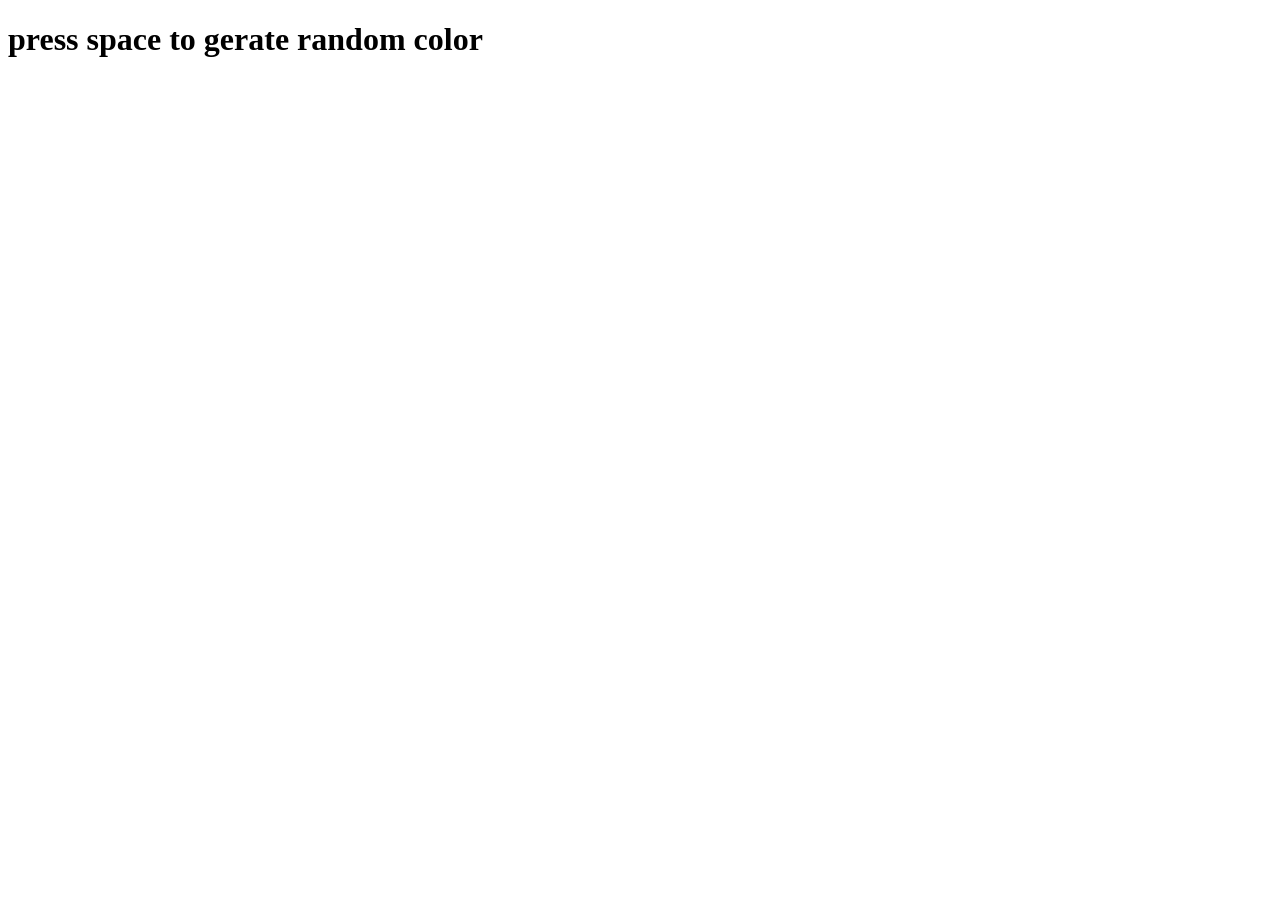
==== index.html @ 0bf5f5ad "Create index.html" ====
<!DOCTYPE html>
<html lang="en">
<head>
      <meta charset="UTF-8">
      <meta name="viewport" content="width=device-width, initial-scale=1.0">
      <title>color generator</title>
      <script src="app.js" defer></script>
      <link rel="stylesheet" href="style.css">
</head>
<body>
      <h1 class="title">press space to gerate random color</h1>
      <p id="color"></p>
</body>
</html>
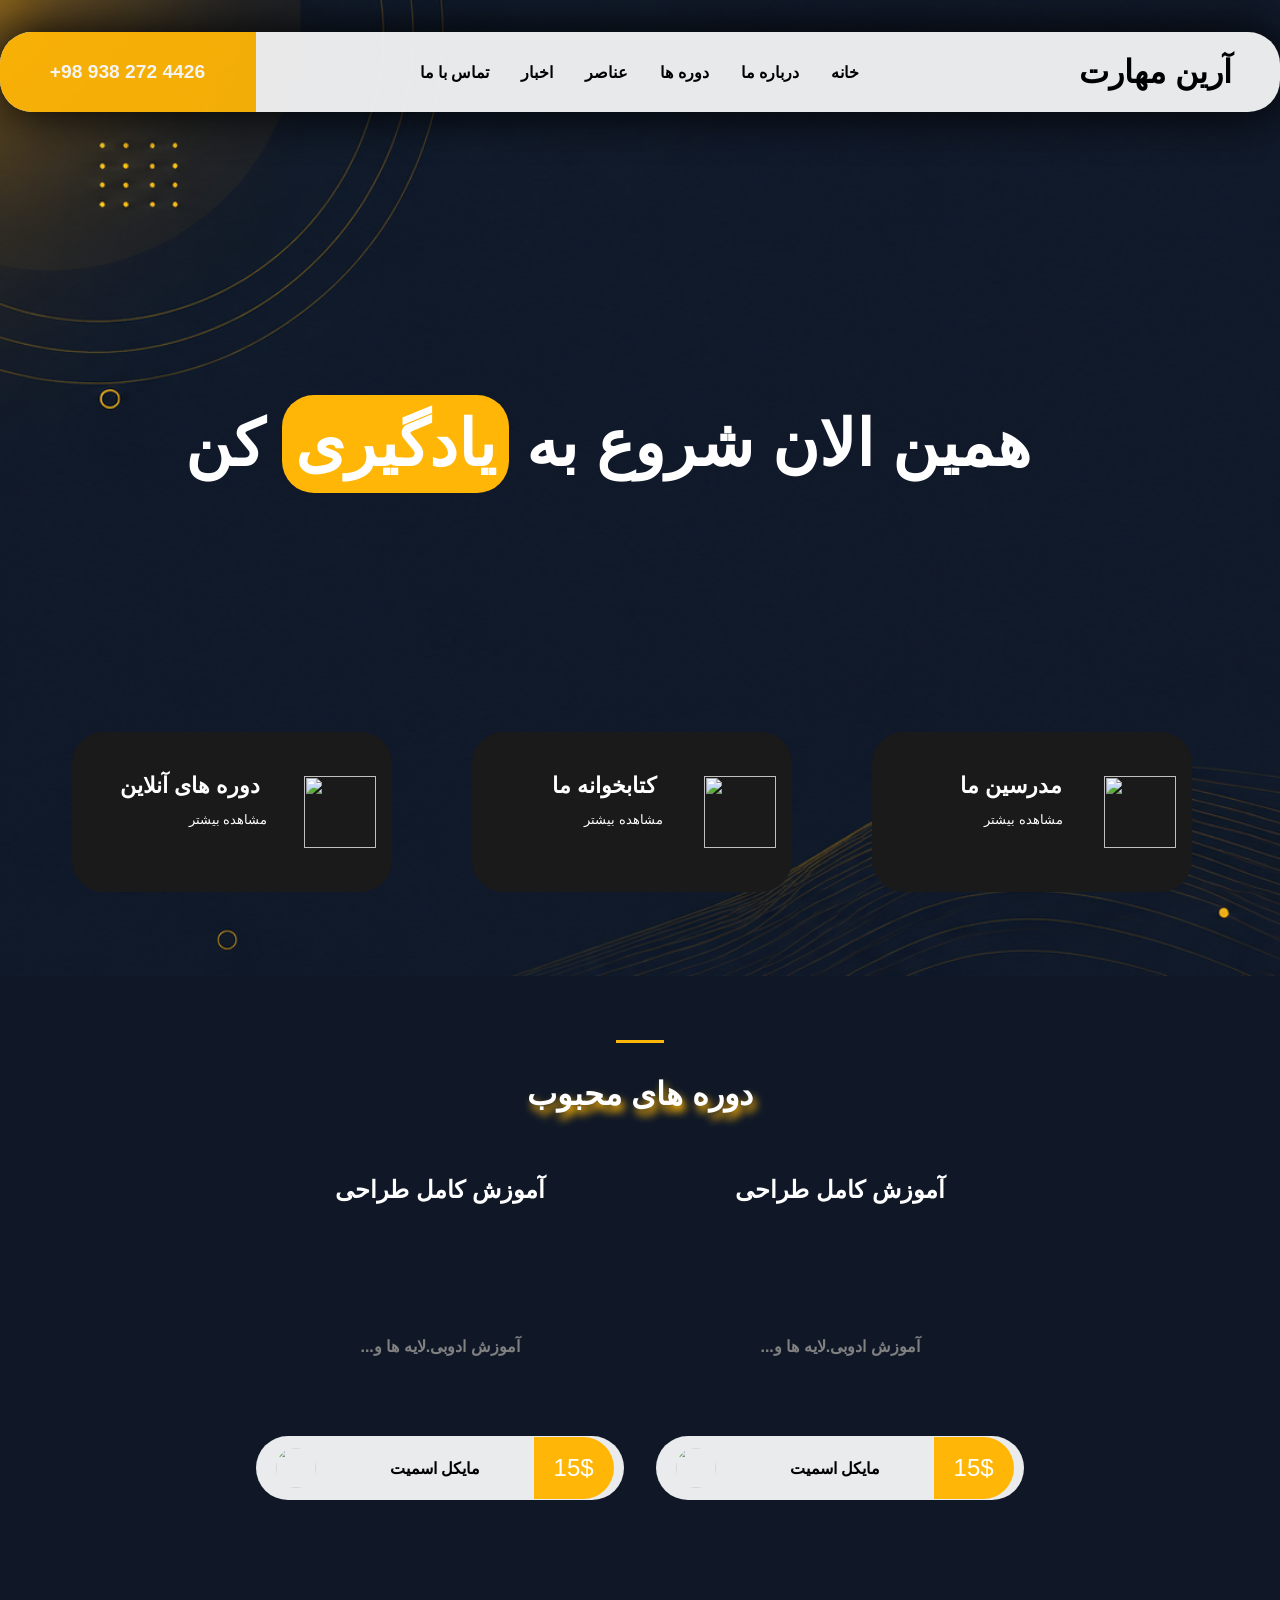
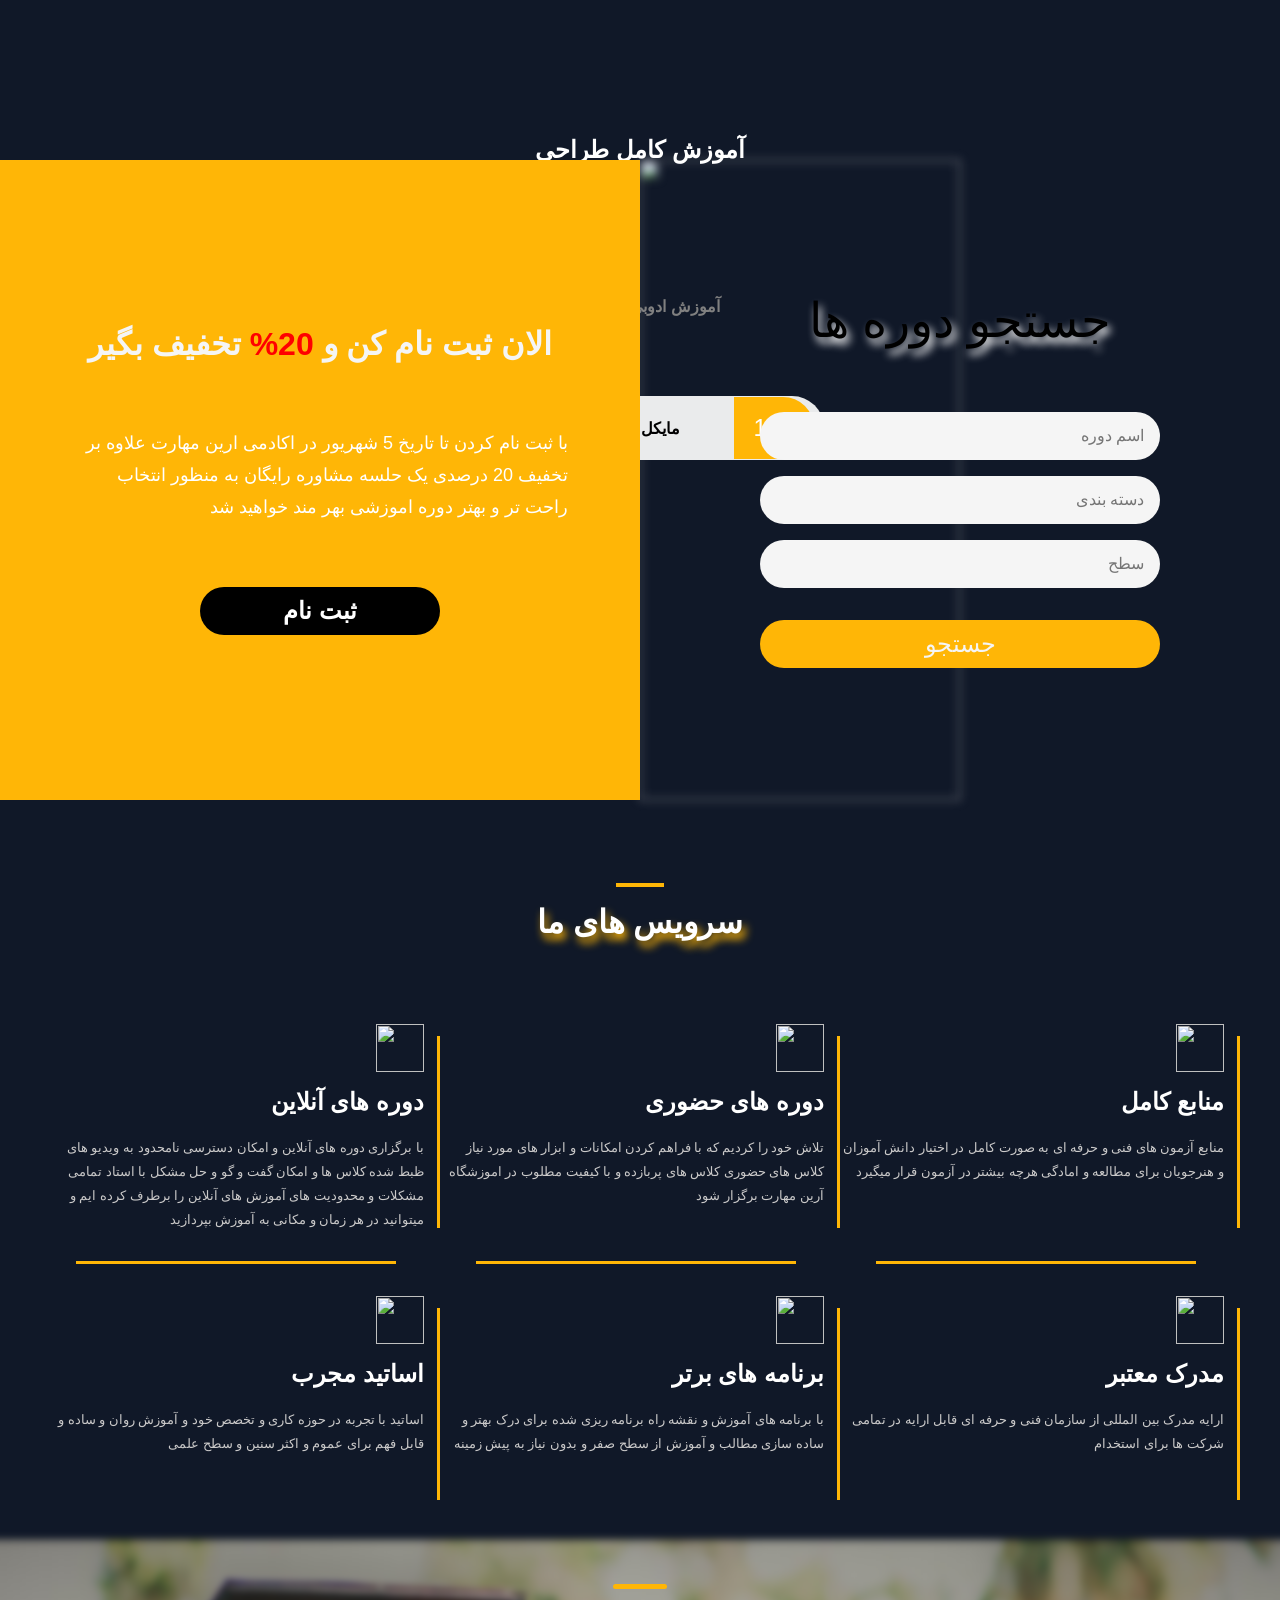
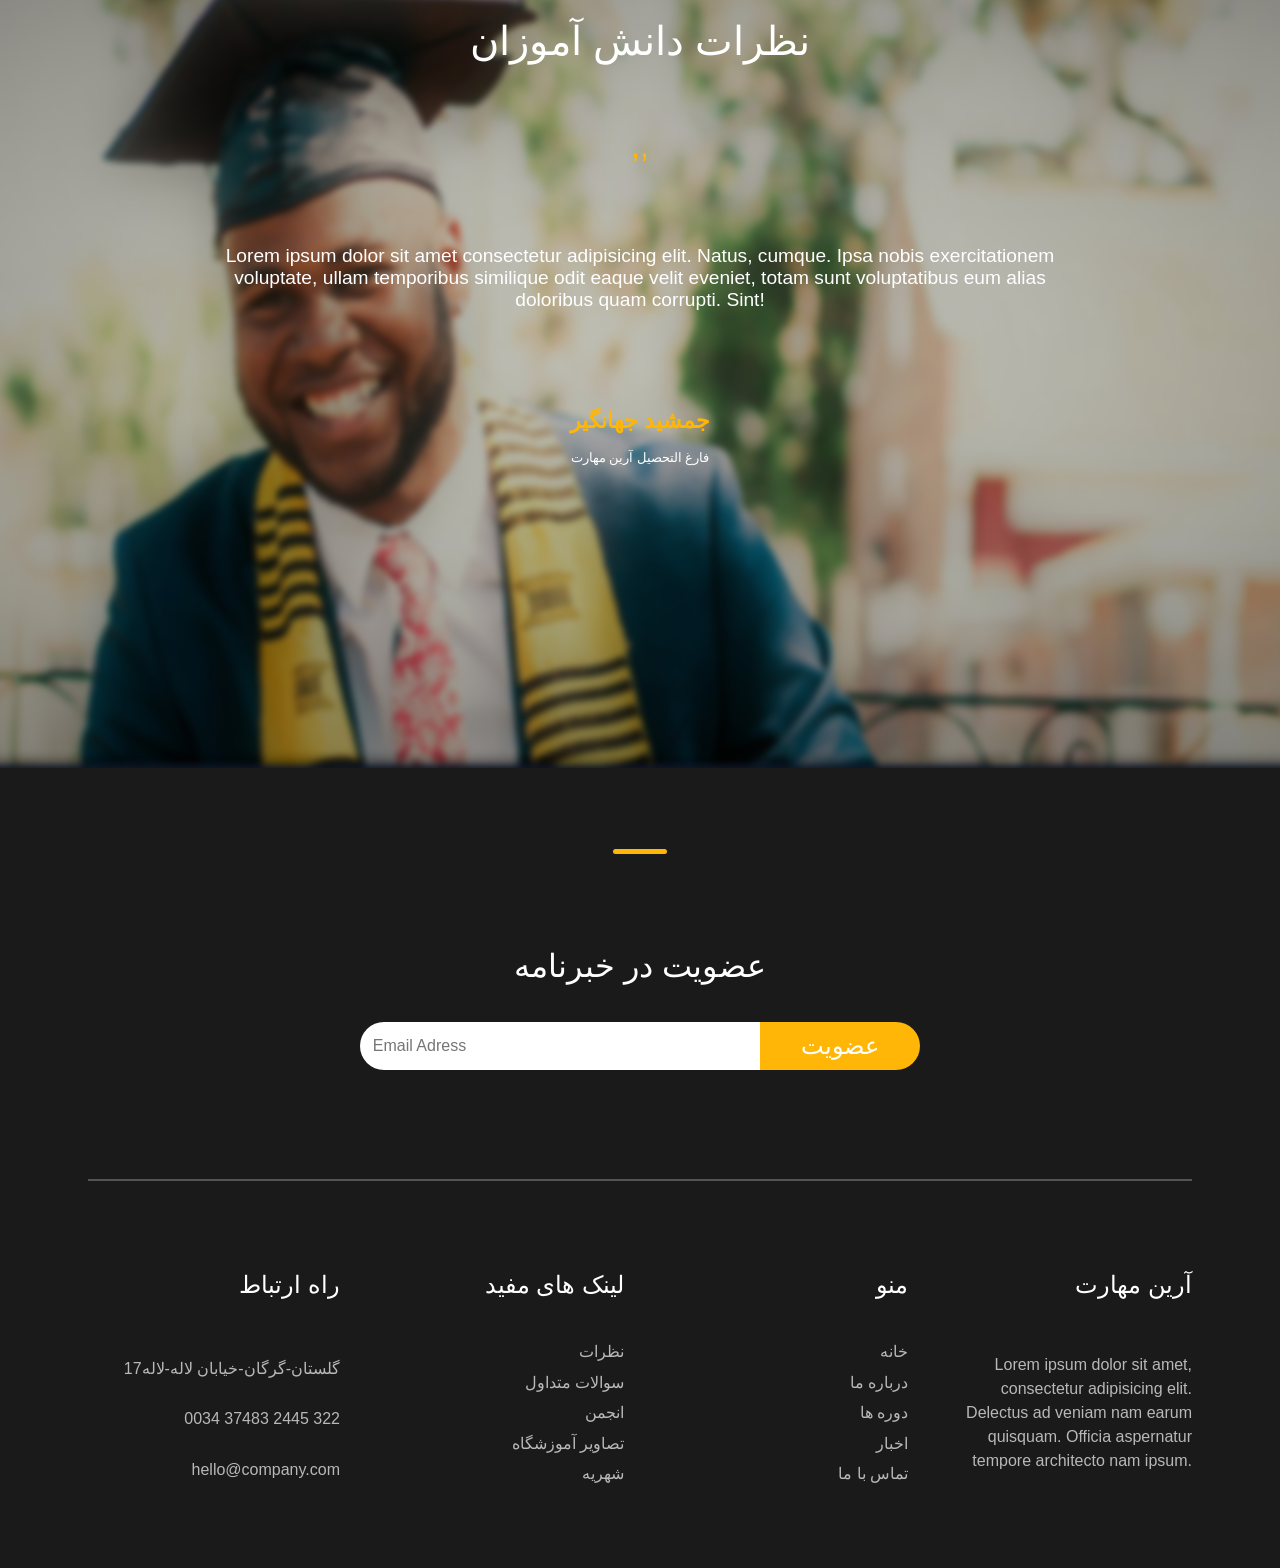
==== commit 54ac1dd8: "Add files via upload" ====
--- a/index.html
+++ b/index.html
@@ -1,14 +1,259 @@
-<!DOCTYPE html>
-<html lang="en">
-<head>
-      <meta charset="UTF-8">
-      <meta name="viewport" content="width=device-width, initial-scale=1.0">
-      <title>color generator</title>
-      <script src="app.js" defer></script>
-      <link rel="stylesheet" href="style.css">
-</head>
-<body>
-      <h1 class="title">press space to gerate random color</h1>
-      <p id="color"></p>
-</body>
-</html>
+<!DOCTYPE html>
+<html lang="en">
+
+<head>
+    <meta charset="UTF-8">
+    <meta name="viewport" content="width=device-width, initial-scale=1.0">
+    <title>Aryan Maharat</title>
+    <link rel="stylesheet" href="css/style.css">
+</head>
+
+<body>
+    <header>
+        <container>
+            <div class="logo">
+                <h1>آرین مهارت</h1>
+            </div>
+            <ul>
+                <li><a href="/index.html">خانه</a></li>
+                <li><a href="#">درباره ما</a></li>
+                <li><a href="/html/courses.html">دوره ها</a></li>
+                <li><a href="#">عناصر</a></li>
+                <li><a href="/html/news.html">اخبار</a></li>
+                <li><a href="#">تماس با ما</a></li>
+            </ul>
+            <div class="color">
+                <h2>+98 938 272 4426</h2>
+            </div>
+        </container>
+        <div class="title">
+            <h1>
+                همین الان شروع به <span>یادگیری</span> کن
+            </h1>
+        </div>
+        <div class="detcards">
+            <div class="detail alpha">
+                <h1>
+                    دوره های آنلاین
+                </h1>
+                <p>
+                    مشاهده بیشتر
+                </p>
+                <img src="/photos/earth-globe.svg" alt="">
+            </div>
+            <div class="detail betha">
+                <h1>
+                    کتابخوانه ما
+                </h1>
+                <p>
+                    مشاهده بیشتر
+                </p>
+                <img src="/photos/books.svg" alt="">
+            </div>
+
+
+            <div class="detail tetha">
+                <h1>
+                    مدرسین ما
+                </h1>
+                <p>
+                    مشاهده بیشتر
+                </p>
+                <img src="/photos/professor.svg" alt="">
+            </div>
+
+
+        </div>
+
+
+
+
+
+    </header>
+    <main>
+        <div class="select-course">
+            <div class="line"></div>
+            <p>دوره های محبوب</p>
+        </div>
+        <div class="courses-box">
+
+            <div class="card a">
+                <img src="photos/course_1.jpg" alt="">
+                <a href="#">آموزش کامل طراحی</a>
+                <p class="dis">...آموزش ادوبی.لایه ها و</p>
+                <div class="plan">
+                    <img src="photos/courses_background.jpg" alt="">
+                    <p class="plan-p">مایکل اسمیت</p>
+                    <div class="color-plan">
+                        <p>15$</p>
+                    </div>
+                </div>
+            </div>
+            <div class="card b">
+                <img src="photos/course_2.jpg" alt="">
+                <a href="#">آموزش کامل طراحی</a>
+
+                <p class="dis">...آموزش ادوبی.لایه ها و</p>
+
+                <div class="plan">
+                    <img src="photos/courses_background.jpg" alt="">
+                    <p class="plan-p">مایکل اسمیت</p>
+                    <div class="color-plan">
+                        <p>15$</p>
+                    </div>
+                </div>
+            </div>
+            <div class="card c">
+                <img src="photos/course_3.jpg" alt="">
+                <a href="#">آموزش کامل طراحی</a>
+
+                <p class="dis">...آموزش ادوبی.لایه ها و</p>
+
+                <div class="plan">
+                    <img src="photos/courses_background.jpg" alt="">
+                    <p class="plan-p">مایکل اسمیت</p>
+                    <div class="color-plan">
+                        <p>15$</p>
+                    </div>
+                </div>
+            </div>
+
+        </div>
+        <div class="course-search">
+            <div class="discount">
+                <h1>
+                    الان ثبت نام کن و<span> 20%</span> تخفیف بگیر
+                </h1>
+                <p class="discount-caption">
+                    با ثبت نام کردن تا تاریخ 5 شهریور در اکادمی ارین مهارت علاوه بر تخفیف 20 درصدی یک حلسه مشاوره رایگان
+                    به منظور انتخاب راحت تر و بهتر دوره اموزشی بهر مند خواهید شد
+                </p>
+                <button class="register-btn">
+                    ثبت نام
+                </button>
+            </div>
+            <div class="search-bar">
+                
+                <img src="/photos/search_background.jpg" alt="" class="search-bg">
+                <h1>جستجو دوره ها</h1>
+                <div class="input-parts">
+                    <input type="text" class="in-elem" placeholder="اسم دوره">
+                    <input type="text" class="in-elem" placeholder="دسته بندی">
+                    <input type="text" class="in-elem" placeholder="سطح">
+                </div>
+                <button class="search-btn">جستجو</button>
+            </div>
+
+        </div>
+        <div class="splitter">
+            <div class="line-b"></div>
+            <p>سرویس های ما</p>
+        </div>
+        <div class="services">
+            <div class="section section-aval">
+                <img src="photos/earth-globe.svg" alt="">
+                <h1>دوره های آنلاین</h1>
+                <p> با برگزاری دوره های آنلاین و امکان دسترسی نامحدود به ویدیو های ظبط شده کلاس ها و امکان گفت و گو و حل
+                    مشکل با استاد تمامی مشکلات و محدودیت های آموزش های آنلاین را برطرف کرده ایم و میتوانید در هر زمان و
+                    مکانی به آموزش بپردازید</p>
+            </div>
+            <div class="section section-aval">
+                <img src="photos/exam.svg" alt="">
+                <h1>دوره های حضوری</h1>
+                <p>تلاش خود را کردیم که با فراهم کردن امکانات و ابزار های مورد نیاز کلاس های حضوری کلاس های پربازده و با
+                    کیفیت مطلوب در اموزشگاه آرین مهارت برگزار شود</p>
+            </div>
+            <div class="section section-aval">
+                <img src="photos/books.svg" alt="">
+                <h1>منابع کامل</h1>
+                <p>منابع آزمون های فنی و حرفه ای به صورت کامل در اختیار دانش آموزان و هنرجویان برای مطالعه و امادگی هرچه
+                    بیشتر در آزمون قرار میگیرد</p>
+            </div>
+
+            <div class="section section-dovvom">
+                <img src="photos/books.svg" alt="">
+                <h1>اساتید مجرب</h1>
+                <p>
+                    اساتید با تجربه در حوزه کاری و تخصص خود و آموزش روان و ساده و قابل فهم برای عموم و اکثر سنین و سطح
+                    علمی
+                </p>
+            </div>
+            <div class="section section-dovvom">
+                <img src="photos/professor.svg" alt="">
+                <h1>برنامه های برتر</h1>
+                <p>با برنامه های آموزش و نقشه راه برنامه ریزی شده برای درک بهتر و ساده سازی مطالب و آموزش از سطح صفر و
+                    بدون نیاز به پیش زمینه </p>
+            </div>
+            <div class="section section-dovvom">
+                <img src="photos/mortarboard.svg" alt="">
+                <h1>مدرک معتبر</h1>
+                <p>ارایه مدرک بین المللی از سازمان فنی و حرفه ای قابل ارایه در تمامی شرکت ها برای استخدام</p>
+            </div>
+        </div>
+        </div>
+
+        <div class="student-section">
+            <img src="/photos/testimonials_background-edited.jpg" alt="" class="student-info-bg">
+            <div class="line-c"></div>
+            <p class="student-title">نظرات دانش آموزان</p>
+            <div class="student-section-info">
+                <p class="student-dott">,,</p>
+                <p class="student-comment">Lorem ipsum dolor sit amet consectetur adipisicing elit. Natus, cumque. Ipsa
+                    nobis exercitationem voluptate, ullam temporibus similique odit eaque velit eveniet, totam sunt
+                    voluptatibus eum alias doloribus quam corrupti. Sint!</p>
+                <img src="/photos/testimonials_user.jpg" alt="" class="student-profile">
+                <p class="user-name">جمشید جهانگیر</p>
+                <p class="user-info">فارغ التحصیل آرین مهارت</p>
+            </div>
+        </div>
+
+    </main>
+    <footer>
+        <div class="footer-basket">
+            <div class="line-d"></div>
+            <div class="footer-title-div">
+                <p class="footer-title-p">عضویت در خبرنامه</p>
+                <div class="footer-title-input-div">
+                    <input type="email" class="footer-input" placeholder="Email Adress">
+                    <button class="footer-input-btn">عضویت</button>
+                </div>
+            </div>
+            <div class="footer-split-a"></div>
+            <div class="footer-sections">
+                <div class="footer-section">
+                    <h1>آرین مهارت</h1>
+                    <p>Lorem ipsum dolor sit amet, consectetur adipisicing elit. Delectus ad veniam nam earum quisquam.
+                        Officia aspernatur tempore architecto nam ipsum.</p>
+                </div>
+                <div class="footer-section">
+                    <h1>منو</h1>
+                    <a href="">خانه</a>
+                    <a href="">درباره ما</a>
+                    <a href="">دوره ها</a>
+                    <a href="">اخبار</a>
+                    <a href="">تماس با ما</a>
+                </div>
+                <div class="footer-section">
+                    <h1>لینک های مفید</h1>
+                    <a href="">نظرات</a>
+                    <a href="">سوالات متداول</a>
+                    <a href="">انجمن</a>
+                    <a href="">تصاویر آموزشگاه</a>
+                    <a href="">شهریه</a>
+                </div>
+                <div class="footer-section">
+                    <h1>راه ارتباط</h1>
+                    <img src="" alt="">
+                    <p>گلستان-گرگان-خیابان لاله-لاله17</p>
+                    <img src="" alt="">
+                    <p> 0034 37483 2445 322</p>
+                    <img src="" alt="">
+                    <p>hello@company.com</p>
+                </div>
+            </div>
+        </div>
+
+    </footer>
+</body>
+
+</html>
--- a/css/style.css
+++ b/css/style.css
@@ -0,0 +1,763 @@
+@font-face{
+    font-family: irsans;
+    src: url(../fonts/irsans_p30download.com.ttf)format("truetype");
+    font-weight: normal;
+    font-style: normal;
+}
+*{
+    padding: 0;
+    margin: 0;
+    box-sizing: border-box;
+}
+html{
+    width: 100%;
+    height: 100%;
+}
+body{
+    font-family: "irsans", sans-serif;
+    display: flex;
+    flex-direction: column;
+    background-color: #101828;
+}
+header{
+position: relative;
+display: grid;
+align-items: center;
+justify-content: center;
+border:none;
+width: 100vw;
+margin: auto;
+height: 61rem;
+top: 0;left: 0;right: 0;
+background-image: url(../photos/main-back.png);
+background-size: cover;
+
+}
+container{
+position: fixed;
+left: 50%;
+transform: translateX(-50%);
+margin: auto;
+top: 2rem;
+opacity: 0.95;
+display: flex;
+flex-direction: row-reverse;
+align-items: center;
+justify-content: center;
+background-color: whitesmoke;
+width: 80rem;
+height: 5rem;
+border-radius: 2rem;
+box-shadow: black 0 0 3rem 0.1rem;
+gap: 6rem;
+z-index: 1;
+}
+.logo{
+    position: absolute;
+    right: 3rem;
+ 
+}
+container ul{
+flex-direction: row-reverse;
+position: absolute;
+/* margin-right: -7rem; */
+width: auto;
+list-style: none;
+font-size: 1.2rem;
+display: flex;
+gap: 2rem;
+}
+container ul a{
+    font-style: none;
+    text-decoration: none;
+    color: rgb(0, 0, 0);
+    font-weight: 700;
+    cursor: pointer;
+    font-size: medium;
+}
+container ul a:hover{
+    color: rgb(255, 182, 6);
+    transition: all ease 0.2s;
+}
+.color{
+    position: absolute;
+    left: 0;
+    border: 1px none;
+    width: 20%;
+    height: 100%;
+    color: white;
+    font-size: 0.8rem;
+    font-family: Arial, "Helvetica Neue", Helvetica, sans-serif;
+    font-weight: 100;
+    /* margin-right: -15rem; */
+    border-radius: 2rem 0rem 0rem 2rem;
+    background-color: rgb(255, 182, 6);
+    align-items: center;
+    justify-content: center;
+    display: flex;
+   text-wrap: nowrap;
+}
+.title{
+    /* border: 1px solid red; */
+    position: relative;
+    margin-top: 15rem;
+    margin-left: 0rem  ;
+    display: flex;
+    align-items: center;
+    justify-content: center;
+    width: 65rem;
+    height: 15rem;
+    background-color: transparent;
+    color: white;
+    font-size: 2rem;
+    border-radius: 2rem;
+    animation: fadein 2s ease 0s forwards;
+    
+}
+@keyframes fadein {
+from {
+
+opacity: 0;
+
+transform: translateY(40px);
+
+}
+
+to {
+
+opacity: 1;
+
+transform: translateY(0);
+
+}
+}
+.title span{
+    background-color: rgb(255, 182, 6);
+    padding: 0.8rem;
+    border-radius: 2rem;
+}
+.detcards{
+    /* border: solid 1px red; */
+    width: 70rem;
+    height: 10rem;
+    display: flex;
+    justify-content: center;
+    align-items: center;
+    gap: 5rem;
+    margin-left: -1rem;
+}
+.detail{
+/* border: solid 7px rgb(255, 182, 6);
+border-style: double; */
+border-radius: 2rem;
+cursor: pointer;
+position: relative;
+display: flex;
+align-items: center;
+justify-content: center;
+font-size: 0.7rem;
+text-align: right;
+color: white;
+background-color: #1a1a1a;
+width: 20rem;
+height: 10rem;
+animation: fadein 2s ease 0s forwards;
+}
+.detail img{
+    position: absolute;
+    right: 1rem;
+    width: 4.5rem;
+    height: 4.5rem;
+}
+.detail h1{
+    position: absolute;
+    top: 2.5rem;
+    left: 3rem;
+    
+}
+.detail p{
+    position: absolute;
+    top: 5rem;
+    left: 7.3rem;
+    font-size: 0.8rem;
+    font-weight: 100;
+}
+
+.betha p{
+    position: absolute;
+    left: 7rem;
+    
+}
+.betha h1{
+    left: 5rem;
+
+}
+.tetha p{
+    position: absolute;
+    left: 7rem;
+}
+.tetha h1{
+    left: 5.5rem;
+}
+.detail p:hover{
+    color: rgb(0, 0, 0);
+    transition: all ease 0.5s;
+
+}
+.detail:hover{
+    background-color: rgb(255, 182, 6);
+    box-shadow: 0 0rem 2rem 0rem rgb(255, 203, 83);
+    color: rgb(255, 255, 255);
+    transition: all ease 0.5s;
+
+}
+/* -----------main---------- */
+.select-course{
+    margin: 4rem auto ;
+    top: 4rem;
+    flex-direction: column;
+    display: flex;
+    align-items: center;
+    justify-content: top;
+    width: 20vw;
+    height: 6rem;
+    gap: 2rem;
+}
+.select-course p{
+    font-size: 2rem;
+    font-weight: 700;
+    color: white;
+    text-shadow: 0.2rem 0.4rem 0.5rem rgb(255, 182, 6);
+}
+.line{
+    width: 3rem;
+    height: 0.2rem;
+    background-color: rgb(255, 182, 6);
+}
+.courses-box{
+    width: 80%;
+    height: 35rem;
+    position: relative;
+    top: -8rem;
+    margin: auto;
+    display: flex;
+    flex-wrap: wrap;
+    align-items: center;
+    justify-content: center;
+    /* border: 1px solid rgb(201, 0, 0); */
+    
+}
+.card{
+    display: flex;
+    flex-direction: column;
+    align-items: center;
+    justify-content: center;
+    text-align: center;
+    width: 25rem;
+    height: 35rem;
+    display: grid;
+    
+}
+.card img{
+    transform: scale(0.5);
+    border-radius: 5rem;
+    
+}
+.card a{
+    text-decoration: none;
+    color: rgb(255, 255, 255);
+    font-size: 1.5rem;
+    font-weight: 700;
+    margin-top: -10rem;
+}
+.dis{
+    color: gray;
+    font-weight: 700;
+    margin-top: -7rem;
+}
+.a{
+    top: 0;
+    left: 11rem;
+    /* border: solid 1px red; */
+
+}
+.b{
+    top: 0;
+}
+.c{
+    top: 0;
+    right: 11rem;
+}
+.d{
+    left: 11rem;
+    top: 30rem;
+}
+.e{
+    top: 30rem;
+}
+.f{
+    right: 11rem;
+    top: 30rem;
+}
+.g{
+    left: 11rem;
+    top: 60rem;
+    
+}
+.h{
+    top: 60rem;
+}
+.i{
+    right: 11rem;
+    top: 60rem;
+}
+.plan{
+    /* border: 1px solid red; */
+    display: flex;
+    align-items:center;
+    justify-content: left;
+    gap: 3.35rem;
+    text-align: center;
+    margin: auto;
+    height: 4rem;
+    width: 23rem;
+    background-color: #eaebec;
+    margin-top: -2rem;
+    border-radius: 15rem;
+
+    
+}
+.plan img{
+    width: 5rem;
+    height: 5rem;
+    border-radius: 100%;
+}
+.plan-p{
+    font-weight: 700;
+}
+
+.color-plan{
+    display: flex;
+    align-items: center;
+    justify-content: center;
+    color: white;
+    font-weight: 500;
+    font-size: 1.5rem;
+    background-color: rgb(255, 182, 6);
+    width: 5rem;
+    height: 3.9rem;
+    margin-right: -5rem;
+    border-radius: 0 15rem 15rem 0;
+
+}
+.course-search{
+    position: relative;
+    display: flex;
+    align-items: center;
+    justify-content: center;
+    width: 100%;
+    height: 40rem;
+}
+.discount{
+    display: flex;
+    flex-direction: column;
+    align-items: center;
+    justify-content: center;
+    text-align: right;
+    gap: 2rem;
+    width: 50%;
+    height: 40rem;
+    background-color: rgb(255, 182, 6) ;
+    border: none;
+}
+.discount h1{
+    font-size: 2rem;
+    color: whitesmoke;
+    font-weight: 600;
+}
+
+.discount h1 span{
+    color: rgb(255, 0, 0);
+}
+.discount-caption{
+    padding: 2rem;
+    width: 35rem;
+    font-size: large;
+    line-height: 2rem;
+    color: rgb(255, 255, 255);
+}
+.register-btn{
+    cursor: pointer;
+    border: none;
+    width: 15rem;
+    height: 3rem;
+    border-radius: 15rem;
+    background-color: black;
+    color: white;
+    text-align: center;
+    font-size: 1.5rem;
+    font-weight: 600;
+}
+.register-btn:hover{
+    background-color: rgb(24, 24, 24);
+    box-shadow: 0 0rem 2rem 0.5rem rgb(219, 216, 197);
+    color: rgb(255, 255, 255);
+    /* transform: scale(1.1) ; */
+    transition: all 0.4s;
+}
+
+.search-bar{
+    /* border: 1px solid red;" */
+    display: flex;
+    flex-direction: column;
+    gap: 2rem;
+    justify-content: center;
+    align-items: center;
+    width: 50%;
+    height: 40rem;
+    background-size: cover; 
+}
+.search-bg{
+    position: absolute;
+    width: 50%;
+    height: 40rem;
+    filter: blur(00.3rem);
+    z-index: -1;
+
+    
+  
+}
+.search-bar h1{
+    margin-bottom: 2rem;
+    text-shadow: 0.2rem 0.4rem 0.5rem rgb(255, 255, 255);
+    font-weight: 300;
+    font-size: 3rem;
+}
+.in-elem{
+    text-align: right;
+    width: 25rem;
+    height: 3rem;
+    padding: 1rem;
+    font-size: 1rem;
+    font-weight: 400;
+    border: none;
+    border-radius: 15rem;
+    background-color: whitesmoke;
+}
+
+.input-parts{
+    display: flex;
+    flex-direction: column;
+    gap: 1rem;
+}
+.search-btn{
+    width: 25rem;
+    height: 3rem;
+    background-color: rgb(255, 182, 6);
+    border: none;
+    border-radius: 15rem;
+    font-size: 1.5rem;
+    color: whitesmoke;
+    font-weight: 400;
+    cursor: pointer;
+    transition: all 0.4s;
+
+}
+.search-btn:hover{
+    background-color: rgb(230, 161, 2);
+
+}
+.splitter{
+    position: relative;
+    display: flex;
+    flex-direction: column;
+    align-items: center;
+    justify-content: center;
+    text-align: center;
+    top: 4rem;
+    margin: auto;
+    width: 75rem;
+    height: 7rem;
+   
+}
+.line-b{
+    width: 3rem;
+    height: 0.2rem;
+    background-color: rgb(255, 182, 6);
+}
+.splitter p{
+    color: rgb(255, 255, 255);
+    font-size: 2rem;
+    font-weight: 600;
+    padding: 1rem;
+    text-shadow: 0.2rem 0.4rem 0.5rem rgb(255, 182, 6);
+}
+.services{
+    display: flex;
+    flex-direction: row;
+    flex-wrap: wrap;
+    flex-direction: grid;
+    justify-content: center;
+    align-items: center;
+    margin: auto;
+    margin-top: 5rem;
+    width: 80rem;
+    
+}
+.section{
+    position: relative;
+    width: 25rem;
+    height: 15rem;
+    display: flex;
+    flex-direction: column;
+    gap: 1rem;
+    margin-top: 2rem;
+
+}
+.section img{
+    position: absolute;
+    right: 1rem;
+    width: 3rem;
+    height: 3rem;
+}
+.section h1{
+    color: white;
+    position: absolute;
+    right: 1rem;
+    top: 4rem;
+    font-size: 1.5rem;
+    font-weight: 600;
+}
+.section p{
+    text-align: right;
+    position: absolute;
+    font-size: 0.8rem;
+    font-weight: 100;
+    right: 1rem;
+    top: 7rem;
+    line-height: 1.5rem;
+    color: rgb(202, 201, 201);
+}
+ .section-aval {
+    position: relative;
+}
+
+.section-aval::before {
+    content: "";
+    position: absolute;
+    right: 0;
+    top: 5%;
+    height: 80%;
+    width: 3px;
+    background-color: rgb(255, 182, 6);
+}
+
+.section-aval::after {
+    content: "";
+    position: absolute;
+    bottom: 0;
+    left: 9%;
+    width: 80%;
+    height: 3px;
+    background-color: rgb(255, 182, 6);
+}
+.section-dovvom::before {
+    content: "";
+    position: absolute;
+    right: 0;
+    top: 5%;
+    height: 80%;
+    width: 3px;
+    background-color: rgb(255, 182, 6);
+}
+
+
+
+.student-section{
+    /* border: solid 1px red; */
+    position: relative;
+    width: 100%;
+    height: 52rem;
+    background-repeat: no-repeat;
+    background-size: cover;
+    display: flex;
+    flex-direction: column;
+    align-items: center;
+    justify-content: center;
+    text-align: center;
+    gap: -30rem;
+    
+}
+.student-info-bg{
+    position: absolute;
+    width: 100%;
+    height: 43rem;
+    filter: blur(00.2rem);
+    transform: scale(1.2);
+    z-index: -1;
+}
+.line-c{
+    margin: auto;
+    margin-top: 3rem;
+    width: 3.4rem;
+    height: 0.3rem;
+    border-radius: 15rem;
+    background-color: rgb(255, 182, 6);
+}
+.student-title{
+    margin-bottom: 4rem;
+    font-size: 2.5rem;
+    color: white;
+    font-weight: 300;
+}
+.student-section-info{
+    margin-bottom: 6rem;
+    width: 54rem;
+    height: 34rem;
+    display: flex;
+    flex-direction: column;
+    justify-content: flex-start;
+    align-items: center;
+    gap: 5rem;
+}
+.student-dott{
+    color:rgb(255, 182, 6) ;
+    font-size: 2rem;
+    font-weight: 100;
+}
+.student-comment{
+    font-size: 1.2rem;
+    font-weight: 300;
+    color: white;
+}
+.student-profile{
+    border-radius: 100%;
+}
+.user-name{
+    margin-top: -4rem;
+    font-size: 1.4rem;
+    color: rgb(255, 182, 6);
+    font-weight: 600;
+}
+.user-info{
+    color: white;
+    font-size: 0.8rem;
+    font-weight: 300;
+    margin-top: -4rem;
+    
+}
+
+
+
+
+footer{
+    width: 100%;
+    height: 50rem;
+    background-color: #1a1a1a;
+    align-items:center;
+    justify-content: center;
+}
+.footer-basket{
+/* border: 1px solid red; */
+margin: auto;
+width: 70rem;
+height: 43rem;
+margin-top: 4rem;
+display: grid;
+align-items: center;
+justify-content: center;
+gap: 3rem;
+}
+.line-d{
+    margin: auto;
+    width: 3.4rem;
+    height: 0.3rem;
+    border-radius: 15rem;
+    background-color: rgb(255, 182, 6);
+}
+.footer-title-div{
+    /* border: solid 1px rgb(0, 204, 255); */
+    margin: auto;
+    display: grid;
+    justify-content: center;
+    align-items: center;
+    text-align: center;
+    width: 65rem;
+    height: 10rem;
+    color: white;
+}
+.footer-title-p{
+    font-size: 2rem;
+    font-weight: 500;
+}
+.footer-title-input-div{
+    /* border: 1px solid rgb(212, 0, 255); */
+    gap: 0;
+    display: flex;
+    align-items: center;
+    justify-content: center;
+    width: 55rem;
+    height: 5rem;
+}
+.footer-input{
+    width: 25rem;
+    height: 3rem;
+    border-radius: 15rem 0 0 15rem;
+    padding: 0.8rem;
+    font-size: 1rem;
+    border: none;
+}
+
+.footer-input-btn{
+    width: 10rem;
+    height: 3rem;
+    border-radius: 0 15rem 15rem 0;
+    border: none;
+    background-color: rgb(255, 182, 6);
+    color: white;
+    font-size: 1.5rem;
+    font-weight: 100;
+    cursor: pointer;
+}
+.footer-split-a{
+    width: 100%;
+    height: 0.13rem;
+    background-color: rgb(85, 84, 84);
+}
+.footer-sections{
+    /* border: solid 1px rgb(30, 253, 0); */
+    display: flex;
+    flex-direction: row-reverse;
+    align-items: center;
+    justify-content: center;
+    height: 15rem;
+    width: 69rem;
+    gap: 2rem;
+}
+.footer-section{
+/* border: solid 1px rgb(4, 0, 255); */
+height: 14rem;
+width: 15.75rem;
+text-align: right;
+display: grid;
+
+}
+.footer-section h1{
+    color: white;
+    font-size: 1.5rem;
+    font-weight: 400;
+    margin-bottom: 2rem;
+}
+.footer-section p{
+  color: rgb(184, 184, 184) ;
+  line-height: 1.5rem;
+}
+.footer-section a{
+    text-decoration: none;
+    color: rgb(184, 184, 184) ;
+    transition: all ease 0.4s;
+}
+.footer-section a:hover{
+    color: rgb(255, 182, 6);
+}
+.footer-section img{}
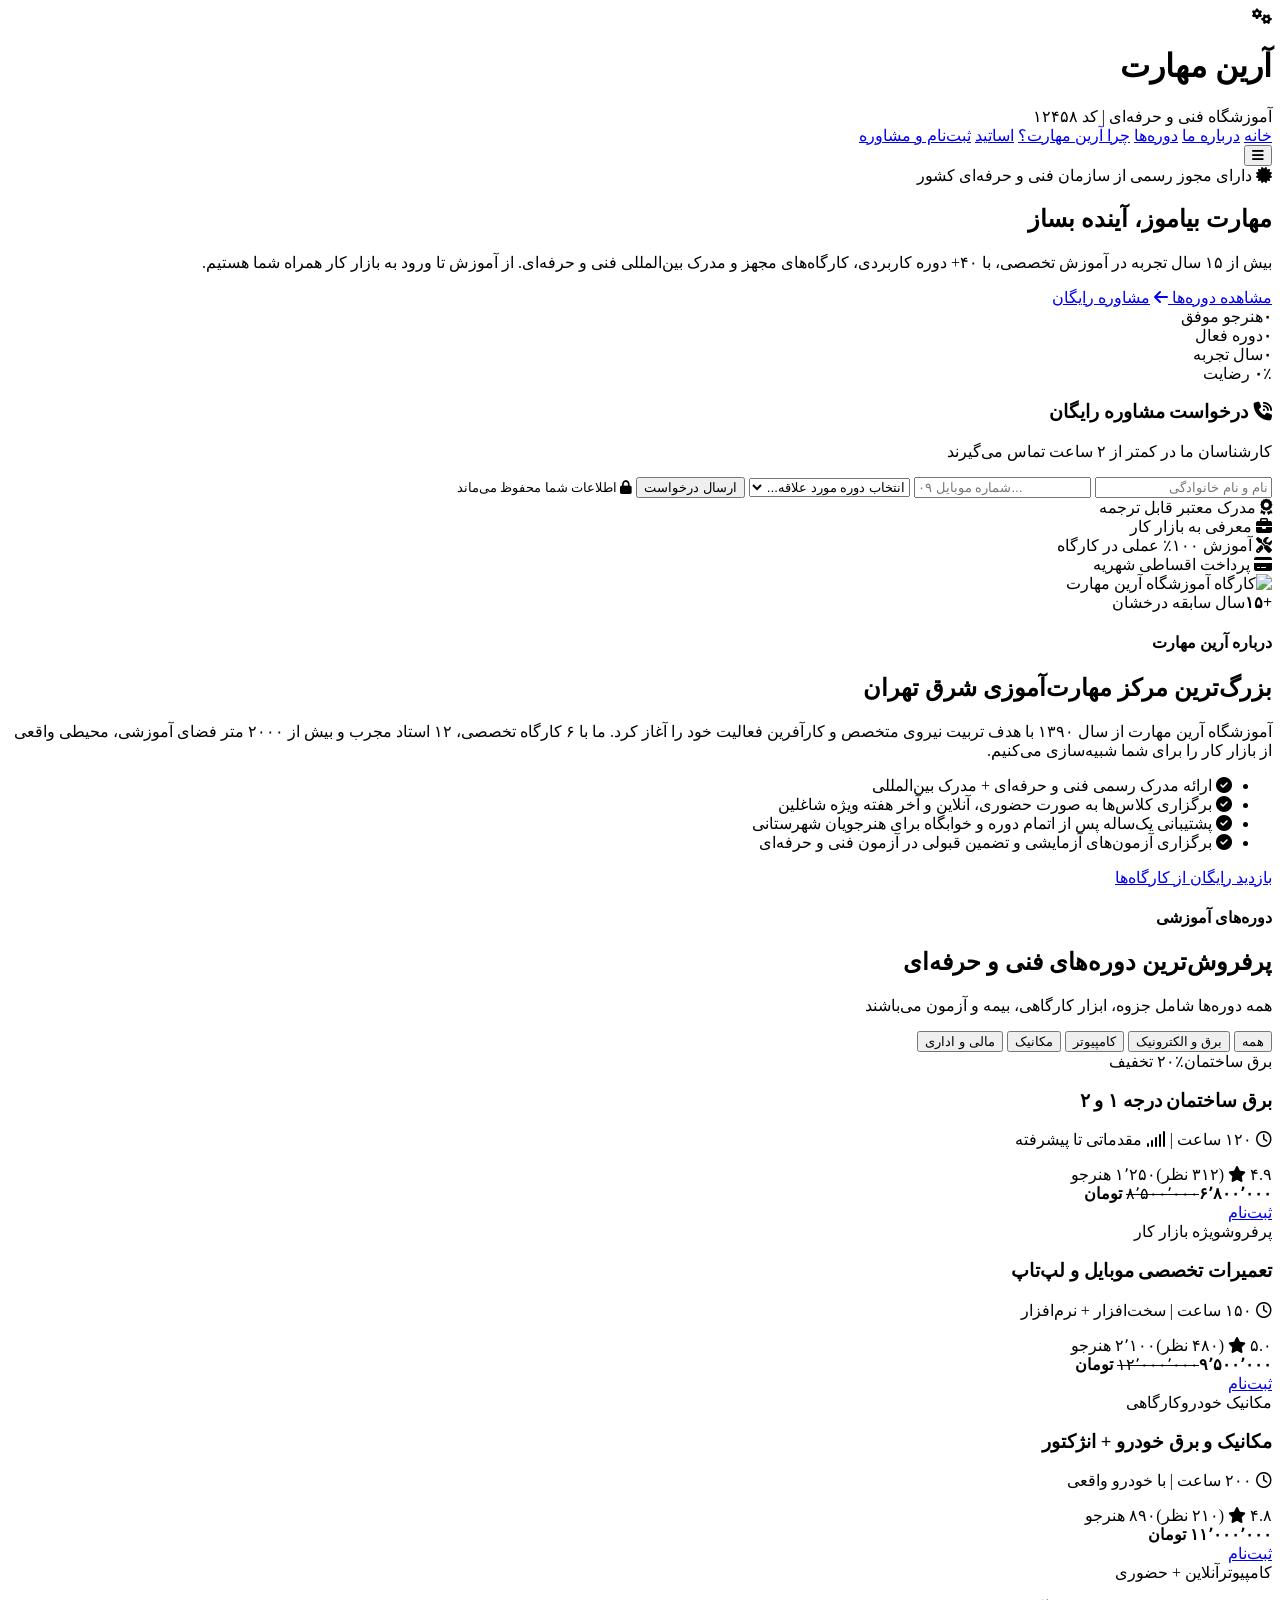
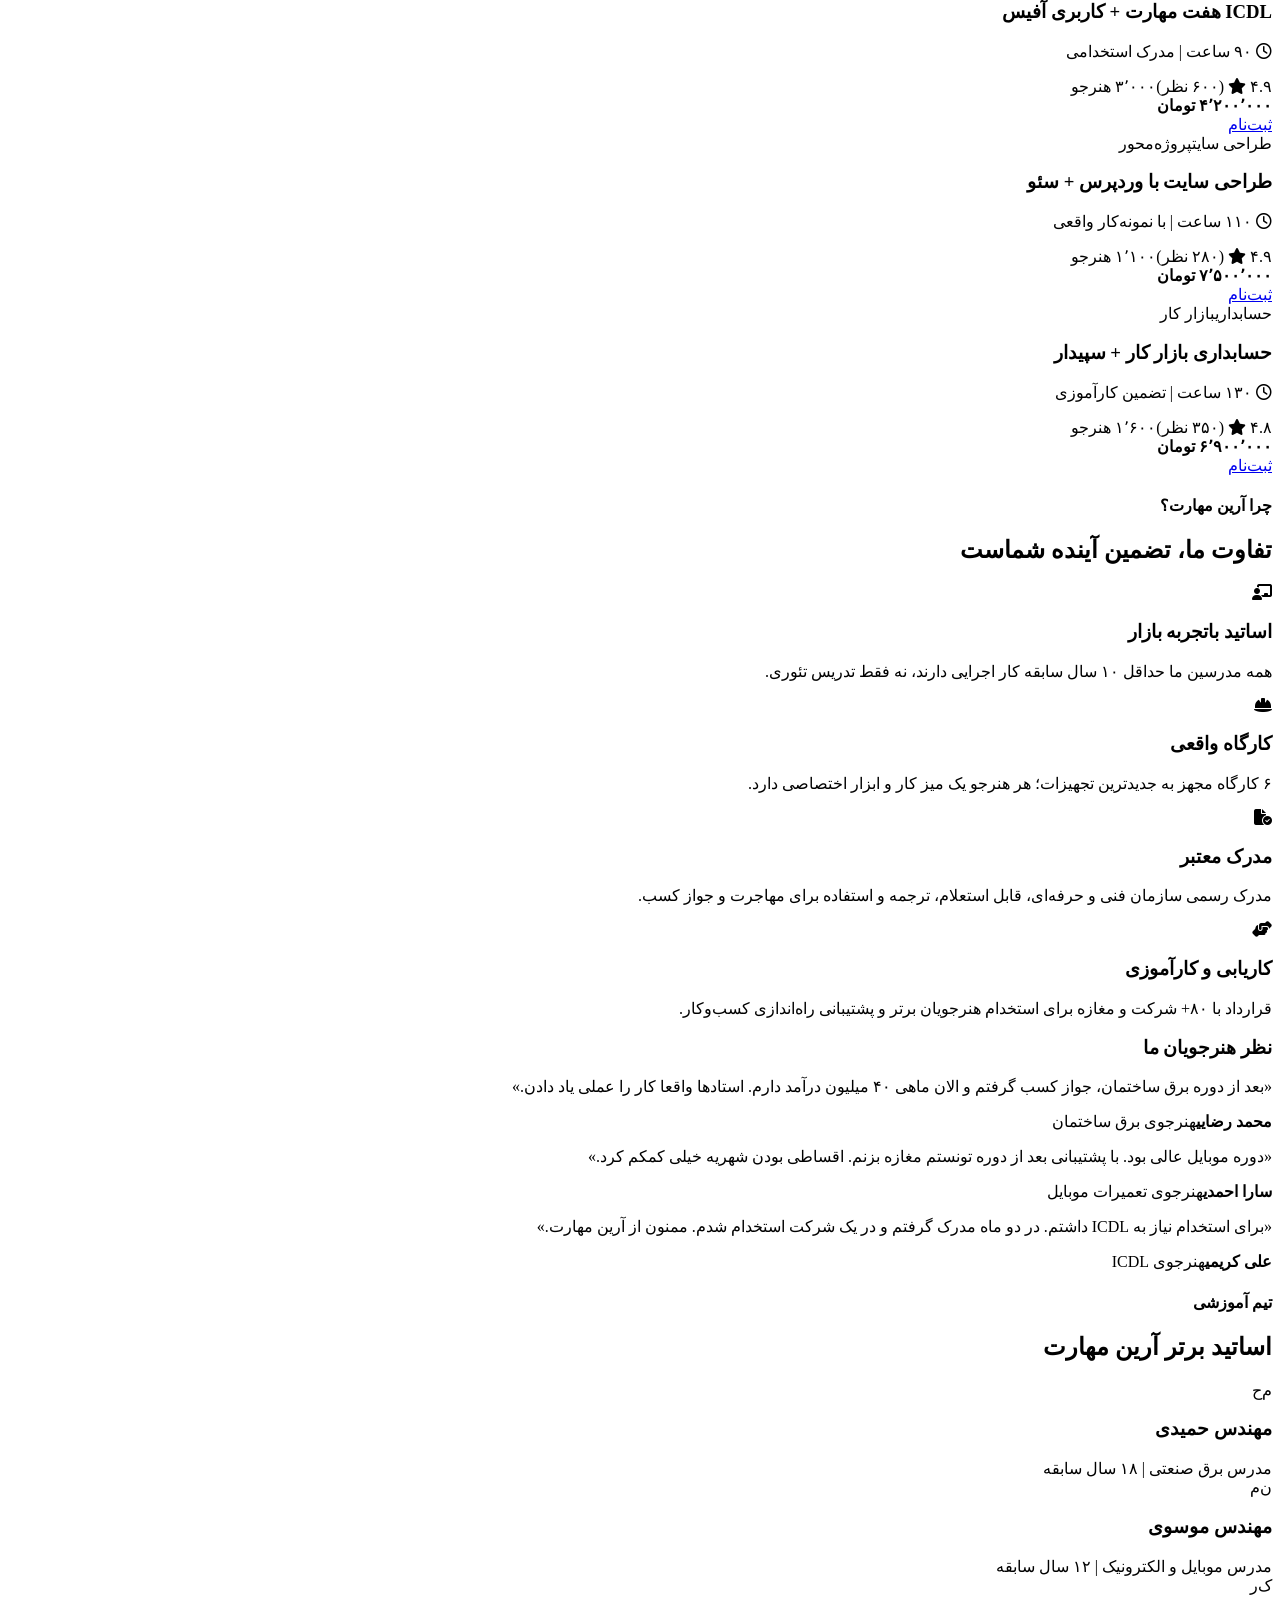
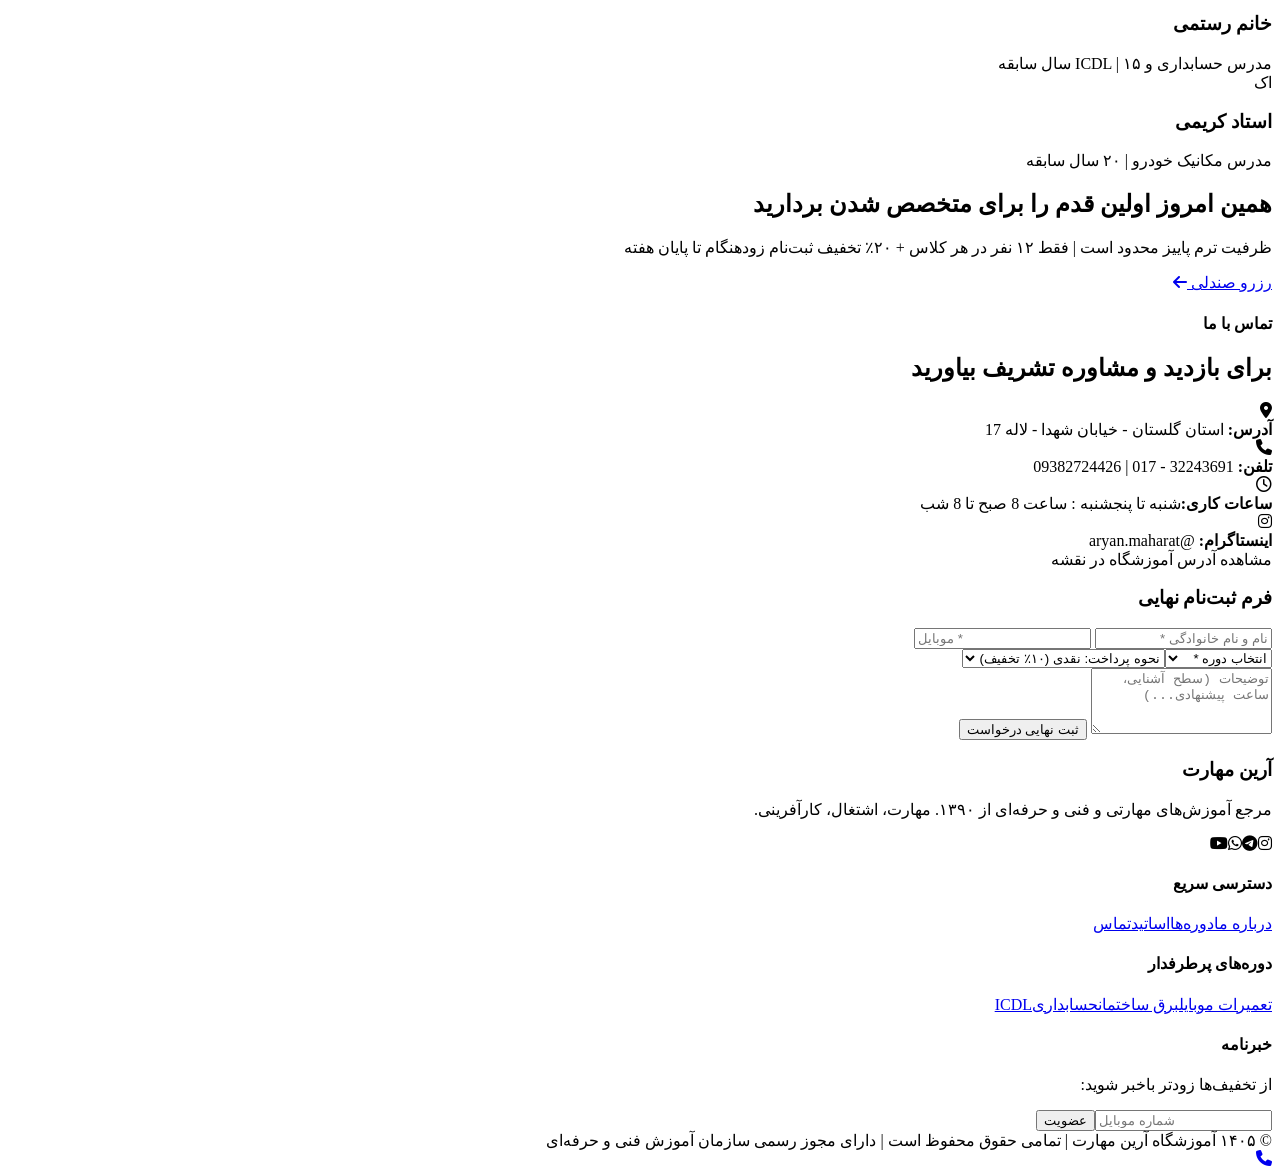
==== commit 770144f3: "Update index.html" ====
--- a/index.html
+++ b/index.html
@@ -1,259 +1,395 @@
 <!DOCTYPE html>
-<html lang="en">
+<html lang="fa" dir="rtl">
 
 <head>
     <meta charset="UTF-8">
     <meta name="viewport" content="width=device-width, initial-scale=1.0">
-    <title>Aryan Maharat</title>
-    <link rel="stylesheet" href="css/style.css">
+    <title>آموزشگاه فنی و حرفه‌ای آرین مهارت | مهارت برای آینده</title>
+    <meta name="description"
+        content="آموزشگاه فنی و حرفه‌ای آرین مهارت؛ برگزارکننده دوره‌های تخصصی برق، موبایل، کامپیوتر، حسابداری، خودرو و... با مدرک معتبر فنی و حرفه‌ای">
+    <link rel="stylesheet" href="style.css">
+    <link rel="stylesheet" href="https://cdn.jsdelivr.net/gh/rastikerdar/vazirmatn@v33.003/Vazirmatn-font-face.css">
+    <link rel="stylesheet" href="https://cdnjs.cloudflare.com/ajax/libs/font-awesome/6.5.2/css/all.min.css">
 </head>
 
 <body>
-    <header>
-        <container>
+
+    <header class="navbar" id="navbar">
+        <div class="container nav-inner">
             <div class="logo">
-                <h1>آرین مهارت</h1>
-            </div>
-            <ul>
-                <li><a href="/index.html">خانه</a></li>
-                <li><a href="#">درباره ما</a></li>
-                <li><a href="/html/courses.html">دوره ها</a></li>
-                <li><a href="#">عناصر</a></li>
-                <li><a href="/html/news.html">اخبار</a></li>
-                <li><a href="#">تماس با ما</a></li>
-            </ul>
-            <div class="color">
-                <h2>+98 938 272 4426</h2>
-            </div>
-        </container>
-        <div class="title">
-            <h1>
-                همین الان شروع به <span>یادگیری</span> کن
-            </h1>
-        </div>
-        <div class="detcards">
-            <div class="detail alpha">
-                <h1>
-                    دوره های آنلاین
-                </h1>
-                <p>
-                    مشاهده بیشتر
-                </p>
-                <img src="/photos/earth-globe.svg" alt="">
-            </div>
-            <div class="detail betha">
-                <h1>
-                    کتابخوانه ما
-                </h1>
-                <p>
-                    مشاهده بیشتر
-                </p>
-                <img src="/photos/books.svg" alt="">
-            </div>
-
-
-            <div class="detail tetha">
-                <h1>
-                    مدرسین ما
-                </h1>
-                <p>
-                    مشاهده بیشتر
-                </p>
-                <img src="/photos/professor.svg" alt="">
-            </div>
-
-
-        </div>
-
-
-
-
-
+                <div class="logo-icon"><i class="fa-solid fa-gears"></i></div>
+                <div>
+                    <h1>آرین مهارت</h1>
+                    <span>آموزشگاه فنی و حرفه‌ای | کد ۱۲۴۵۸</span>
+                </div>
+            </div>
+            <nav class="menu" id="menu">
+                <a href="#home" class="active">خانه</a>
+                <a href="#about">درباره ما</a>
+                <a href="#courses">دوره‌ها</a>
+                <a href="#why">چرا آرین مهارت؟</a>
+                <a href="#teachers">اساتید</a>
+                <a href="#contact" class="btn-gold">ثبت‌نام و مشاوره</a>
+            </nav>
+            <button class="hamburger" id="hamburger"><i class="fa-solid fa-bars"></i></button>
+        </div>
     </header>
-    <main>
-        <div class="select-course">
-            <div class="line"></div>
-            <p>دوره های محبوب</p>
-        </div>
-        <div class="courses-box">
-
-            <div class="card a">
-                <img src="photos/course_1.jpg" alt="">
-                <a href="#">آموزش کامل طراحی</a>
-                <p class="dis">...آموزش ادوبی.لایه ها و</p>
-                <div class="plan">
-                    <img src="photos/courses_background.jpg" alt="">
-                    <p class="plan-p">مایکل اسمیت</p>
-                    <div class="color-plan">
-                        <p>15$</p>
-                    </div>
-                </div>
-            </div>
-            <div class="card b">
-                <img src="photos/course_2.jpg" alt="">
-                <a href="#">آموزش کامل طراحی</a>
-
-                <p class="dis">...آموزش ادوبی.لایه ها و</p>
-
-                <div class="plan">
-                    <img src="photos/courses_background.jpg" alt="">
-                    <p class="plan-p">مایکل اسمیت</p>
-                    <div class="color-plan">
-                        <p>15$</p>
-                    </div>
-                </div>
-            </div>
-            <div class="card c">
-                <img src="photos/course_3.jpg" alt="">
-                <a href="#">آموزش کامل طراحی</a>
-
-                <p class="dis">...آموزش ادوبی.لایه ها و</p>
-
-                <div class="plan">
-                    <img src="photos/courses_background.jpg" alt="">
-                    <p class="plan-p">مایکل اسمیت</p>
-                    <div class="color-plan">
-                        <p>15$</p>
-                    </div>
-                </div>
-            </div>
-
-        </div>
-        <div class="course-search">
-            <div class="discount">
-                <h1>
-                    الان ثبت نام کن و<span> 20%</span> تخفیف بگیر
-                </h1>
-                <p class="discount-caption">
-                    با ثبت نام کردن تا تاریخ 5 شهریور در اکادمی ارین مهارت علاوه بر تخفیف 20 درصدی یک حلسه مشاوره رایگان
-                    به منظور انتخاب راحت تر و بهتر دوره اموزشی بهر مند خواهید شد
-                </p>
-                <button class="register-btn">
-                    ثبت نام
-                </button>
-            </div>
-            <div class="search-bar">
-                
-                <img src="/photos/search_background.jpg" alt="" class="search-bg">
-                <h1>جستجو دوره ها</h1>
-                <div class="input-parts">
-                    <input type="text" class="in-elem" placeholder="اسم دوره">
-                    <input type="text" class="in-elem" placeholder="دسته بندی">
-                    <input type="text" class="in-elem" placeholder="سطح">
-                </div>
-                <button class="search-btn">جستجو</button>
-            </div>
-
-        </div>
-        <div class="splitter">
-            <div class="line-b"></div>
-            <p>سرویس های ما</p>
-        </div>
-        <div class="services">
-            <div class="section section-aval">
-                <img src="photos/earth-globe.svg" alt="">
-                <h1>دوره های آنلاین</h1>
-                <p> با برگزاری دوره های آنلاین و امکان دسترسی نامحدود به ویدیو های ظبط شده کلاس ها و امکان گفت و گو و حل
-                    مشکل با استاد تمامی مشکلات و محدودیت های آموزش های آنلاین را برطرف کرده ایم و میتوانید در هر زمان و
-                    مکانی به آموزش بپردازید</p>
-            </div>
-            <div class="section section-aval">
-                <img src="photos/exam.svg" alt="">
-                <h1>دوره های حضوری</h1>
-                <p>تلاش خود را کردیم که با فراهم کردن امکانات و ابزار های مورد نیاز کلاس های حضوری کلاس های پربازده و با
-                    کیفیت مطلوب در اموزشگاه آرین مهارت برگزار شود</p>
-            </div>
-            <div class="section section-aval">
-                <img src="photos/books.svg" alt="">
-                <h1>منابع کامل</h1>
-                <p>منابع آزمون های فنی و حرفه ای به صورت کامل در اختیار دانش آموزان و هنرجویان برای مطالعه و امادگی هرچه
-                    بیشتر در آزمون قرار میگیرد</p>
-            </div>
-
-            <div class="section section-dovvom">
-                <img src="photos/books.svg" alt="">
-                <h1>اساتید مجرب</h1>
-                <p>
-                    اساتید با تجربه در حوزه کاری و تخصص خود و آموزش روان و ساده و قابل فهم برای عموم و اکثر سنین و سطح
-                    علمی
-                </p>
-            </div>
-            <div class="section section-dovvom">
-                <img src="photos/professor.svg" alt="">
-                <h1>برنامه های برتر</h1>
-                <p>با برنامه های آموزش و نقشه راه برنامه ریزی شده برای درک بهتر و ساده سازی مطالب و آموزش از سطح صفر و
-                    بدون نیاز به پیش زمینه </p>
-            </div>
-            <div class="section section-dovvom">
-                <img src="photos/mortarboard.svg" alt="">
-                <h1>مدرک معتبر</h1>
-                <p>ارایه مدرک بین المللی از سازمان فنی و حرفه ای قابل ارایه در تمامی شرکت ها برای استخدام</p>
-            </div>
-        </div>
-        </div>
-
-        <div class="student-section">
-            <img src="/photos/testimonials_background-edited.jpg" alt="" class="student-info-bg">
-            <div class="line-c"></div>
-            <p class="student-title">نظرات دانش آموزان</p>
-            <div class="student-section-info">
-                <p class="student-dott">,,</p>
-                <p class="student-comment">Lorem ipsum dolor sit amet consectetur adipisicing elit. Natus, cumque. Ipsa
-                    nobis exercitationem voluptate, ullam temporibus similique odit eaque velit eveniet, totam sunt
-                    voluptatibus eum alias doloribus quam corrupti. Sint!</p>
-                <img src="/photos/testimonials_user.jpg" alt="" class="student-profile">
-                <p class="user-name">جمشید جهانگیر</p>
-                <p class="user-info">فارغ التحصیل آرین مهارت</p>
-            </div>
-        </div>
-
-    </main>
+
+    <section class="hero" id="home">
+        <div class="hero-overlay"></div>
+        <div class="container hero-content">
+            <div class="hero-text">
+                <div class="badge"><i class="fa-solid fa-certificate"></i> دارای مجوز رسمی از سازمان فنی و حرفه‌ای کشور
+                </div>
+                <h2>مهارت بیاموز، <span class="gold">آینده بساز</span></h2>
+                <p>بیش از ۱۵ سال تجربه در آموزش تخصصی، با ۴۰+ دوره کاربردی، کارگاه‌های مجهز و مدرک بین‌المللی فنی و
+                    حرفه‌ای. از آموزش تا ورود به بازار کار همراه شما هستیم.</p>
+                <div class="hero-btns">
+                    <a href="#courses" class="btn-gold-lg">مشاهده دوره‌ها <i class="fa-solid fa-arrow-left"></i></a>
+                    <a href="#contact" class="btn-outline">مشاوره رایگان</a>
+                </div>
+                <div class="hero-stats">
+                    <div><strong data-count="5200">۰</strong><span>هنرجو موفق</span></div>
+                    <div><strong data-count="42">۰</strong><span>دوره فعال</span></div>
+                    <div><strong data-count="15">۰</strong><span>سال تجربه</span></div>
+                    <div><strong data-count="98">۰</strong><span>٪ رضایت</span></div>
+                </div>
+            </div>
+            <div class="hero-card">
+                <div class="form-card">
+                    <h3><i class="fa-solid fa-phone-volume"></i> درخواست مشاوره رایگان</h3>
+                    <p>کارشناسان ما در کمتر از ۲ ساعت تماس می‌گیرند</p>
+                    <form id="consultForm">
+                        <input type="text" placeholder="نام و نام خانوادگی" 
+                        name="full-name"  
+                        required>
+                        <input type="tel" placeholder="شماره موبایل ۰۹..." name="phone" required>
+                        <select name="course" required>
+                            <option value="">انتخاب دوره مورد علاقه...</option>
+                            <option
+                            value="تعمیرات موبایل">تعمیرات موبایل</option>
+                            <option
+                            value="برق ساختمان و صنعتی">برق ساختمان و صنعتی</option>
+                            <option
+                            value=" مکانیک خودرو">مکانیک خودرو</option>
+                            <option
+                            value=" کامپیوتر و ICDL">ICDL و کامپیوتر</option>
+                            <option
+                            value="حسابداری بازار کار">حسابداری بازار کار</option>
+                            <option
+                            value="طراحی سایت">طراحی سایت</option>
+                        </select>
+                        <button type="submit">ارسال درخواست</button>
+                        <small><i class="fa-solid fa-lock"></i> اطلاعات شما محفوظ می‌ماند</small>
+                    </form>
+                </div>
+            </div>
+        </div>
+    </section>
+
+    <section class="strip">
+        <div class="container strip-inner">
+            <div><i class="fa-solid fa-award"></i> مدرک معتبر قابل ترجمه</div>
+            <div><i class="fa-solid fa-briefcase"></i> معرفی به بازار کار</div>
+            <div><i class="fa-solid fa-screwdriver-wrench"></i> آموزش ۱۰۰٪ عملی در کارگاه</div>
+            <div><i class="fa-solid fa-credit-card"></i> پرداخت اقساطی شهریه</div>
+        </div>
+    </section>
+
+    <section class="section" id="about">
+        <div class="container two-col">
+            <div class="about-img">
+                <img src="https://images.unsplash.com/photo-1581091226825-a6a2a5aee158?w=800&q=80"
+                    alt="کارگاه آموزشگاه آرین مهارت">
+                <div class="exp-badge"><strong>+۱۵</strong><span>سال سابقه درخشان</span></div>
+            </div>
+            <div class="about-text">
+                <h4 class="sec-tag">درباره آرین مهارت</h4>
+                <h2>بزرگ‌ترین مرکز مهارت‌آموزی <span class="gold-text">شرق تهران</span></h2>
+                <p>آموزشگاه آرین مهارت از سال ۱۳۹۰ با هدف تربیت نیروی متخصص و کارآفرین فعالیت خود را آغاز کرد. ما با ۶
+                    کارگاه تخصصی، ۱۲ استاد مجرب و بیش از ۲۰۰۰ متر فضای آموزشی، محیطی واقعی از بازار کار را برای شما
+                    شبیه‌سازی می‌کنیم.</p>
+                <ul class="check-list">
+                    <li><i class="fa-solid fa-circle-check"></i> ارائه مدرک رسمی فنی و حرفه‌ای + مدرک بین‌المللی</li>
+                    <li><i class="fa-solid fa-circle-check"></i> برگزاری کلاس‌ها به صورت حضوری، آنلاین و آخر هفته ویژه
+                        شاغلین</li>
+                    <li><i class="fa-solid fa-circle-check"></i> پشتیبانی یک‌ساله پس از اتمام دوره و خوابگاه برای
+                        هنرجویان شهرستانی</li>
+                    <li><i class="fa-solid fa-circle-check"></i> برگزاری آزمون‌های آزمایشی و تضمین قبولی در آزمون فنی و
+                        حرفه‌ای</li>
+                </ul>
+                <a href="#contact" class="btn-navy">بازدید رایگان از کارگاه‌ها</a>
+            </div>
+        </div>
+    </section>
+
+    <section class="section dark" id="courses">
+        <div class="container">
+            <div class="sec-head">
+                <h4 class="sec-tag">دوره‌های آموزشی</h4>
+                <h2>پرفروش‌ترین دوره‌های فنی و حرفه‌ای</h2>
+                <p>همه دوره‌ها شامل جزوه، ابزار کارگاهی، بیمه و آزمون می‌باشند</p>
+            </div>
+            <div class="filter-btns">
+                <button class="active" data-filter="all">همه</button>
+                <button data-filter="electric">برق و الکترونیک</button>
+                <button data-filter="computer">کامپیوتر</button>
+                <button data-filter="mech">مکانیک</button>
+                <button data-filter="finance">مالی و اداری</button>
+            </div>
+            <div class="courses-grid" id="coursesGrid">
+
+                <div class="course-card" data-cat="electric">
+                    <div class="course-top"><span class="cat">برق ساختمان</span><span class="off">٪۲۰ تخفیف</span></div>
+                    <h3>برق ساختمان درجه ۱ و ۲</h3>
+                    <p><i class="fa-regular fa-clock"></i> ۱۲۰ ساعت | <i class="fa-solid fa-signal"></i> مقدماتی تا
+                        پیشرفته</p>
+                    <div class="course-meta"><span>۴.۹ <i class="fa-solid fa-star"></i> (۳۱۲ نظر)</span><span>۱٬۲۵۰
+                            هنرجو</span></div>
+                    <div class="course-foot">
+                        <div class="price"><del>۸٬۵۰۰٬۰۰۰</del><strong>۶٬۸۰۰٬۰۰۰ تومان</strong></div><a
+                            href="#contact">ثبت‌نام</a>
+                    </div>
+                </div>
+
+                <div class="course-card featured" data-cat="computer">
+                    <div class="course-top"><span class="cat">پرفروش</span><span class="off">ویژه بازار کار</span></div>
+                    <h3>تعمیرات تخصصی موبایل و لپ‌تاپ</h3>
+                    <p><i class="fa-regular fa-clock"></i> ۱۵۰ ساعت | سخت‌افزار + نرم‌افزار</p>
+                    <div class="course-meta"><span>۵.۰ <i class="fa-solid fa-star"></i> (۴۸۰ نظر)</span><span>۲٬۱۰۰
+                            هنرجو</span></div>
+                    <div class="course-foot">
+                        <div class="price"><del>۱۲٬۰۰۰٬۰۰۰</del><strong>۹٬۵۰۰٬۰۰۰ تومان</strong></div><a
+                            href="#contact">ثبت‌نام</a>
+                    </div>
+                </div>
+
+                <div class="course-card" data-cat="mech">
+                    <div class="course-top"><span class="cat">مکانیک خودرو</span><span class="off">کارگاهی</span></div>
+                    <h3>مکانیک و برق خودرو + انژکتور</h3>
+                    <p><i class="fa-regular fa-clock"></i> ۲۰۰ ساعت | با خودرو واقعی</p>
+                    <div class="course-meta"><span>۴.۸ <i class="fa-solid fa-star"></i> (۲۱۰ نظر)</span><span>۸۹۰
+                            هنرجو</span></div>
+                    <div class="course-foot">
+                        <div class="price"><strong>۱۱٬۰۰۰٬۰۰۰ تومان</strong></div><a href="#contact">ثبت‌نام</a>
+                    </div>
+                </div>
+
+                <div class="course-card" data-cat="computer">
+                    <div class="course-top"><span class="cat">کامپیوتر</span><span class="off">آنلاین + حضوری</span>
+                    </div>
+                    <h3>ICDL هفت مهارت + کاربری آفیس</h3>
+                    <p><i class="fa-regular fa-clock"></i> ۹۰ ساعت | مدرک استخدامی</p>
+                    <div class="course-meta"><span>۴.۹ <i class="fa-solid fa-star"></i> (۶۰۰ نظر)</span><span>۳٬۰۰۰
+                            هنرجو</span></div>
+                    <div class="course-foot">
+                        <div class="price"><strong>۴٬۲۰۰٬۰۰۰ تومان</strong></div><a href="#contact">ثبت‌نام</a>
+                    </div>
+                </div>
+
+                <div class="course-card" data-cat="computer">
+                    <div class="course-top"><span class="cat">طراحی سایت</span><span class="off">پروژه‌محور</span></div>
+                    <h3>طراحی سایت با وردپرس + سئو</h3>
+                    <p><i class="fa-regular fa-clock"></i> ۱۱۰ ساعت | با نمونه‌کار واقعی</p>
+                    <div class="course-meta"><span>۴.۹ <i class="fa-solid fa-star"></i> (۲۸۰ نظر)</span><span>۱٬۱۰۰
+                            هنرجو</span></div>
+                    <div class="course-foot">
+                        <div class="price"><strong>۷٬۵۰۰٬۰۰۰ تومان</strong></div><a href="#contact">ثبت‌نام</a>
+                    </div>
+                </div>
+
+                <div class="course-card" data-cat="finance">
+                    <div class="course-top"><span class="cat">حسابداری</span><span class="off">بازار کار</span></div>
+                    <h3>حسابداری بازار کار + سپیدار</h3>
+                    <p><i class="fa-regular fa-clock"></i> ۱۳۰ ساعت | تضمین کارآموزی</p>
+                    <div class="course-meta"><span>۴.۸ <i class="fa-solid fa-star"></i> (۳۵۰ نظر)</span><span>۱٬۶۰۰
+                            هنرجو</span></div>
+                    <div class="course-foot">
+                        <div class="price"><strong>۶٬۹۰۰٬۰۰۰ تومان</strong></div><a href="#contact">ثبت‌نام</a>
+                    </div>
+                </div>
+
+            </div>
+        </div>
+    </section>
+
+    <section class="section" id="why">
+        <div class="container">
+            <div class="sec-head">
+                <h4 class="sec-tag">چرا آرین مهارت؟</h4>
+                <h2>تفاوت ما، تضمین آینده شماست</h2>
+            </div>
+            <div class="why-grid">
+                <div class="why-card"><i class="fa-solid fa-chalkboard-user"></i>
+                    <h3>اساتید باتجربه بازار</h3>
+                    <p>همه مدرسین ما حداقل ۱۰ سال سابقه کار اجرایی دارند، نه فقط تدریس تئوری.</p>
+                </div>
+                <div class="why-card"><i class="fa-solid fa-helmet-safety"></i>
+                    <h3>کارگاه واقعی</h3>
+                    <p>۶ کارگاه مجهز به جدیدترین تجهیزات؛ هر هنرجو یک میز کار و ابزار اختصاصی دارد.</p>
+                </div>
+                <div class="why-card"><i class="fa-solid fa-file-circle-check"></i>
+                    <h3>مدرک معتبر</h3>
+                    <p>مدرک رسمی سازمان فنی و حرفه‌ای، قابل استعلام، ترجمه و استفاده برای مهاجرت و جواز کسب.</p>
+                </div>
+                <div class="why-card"><i class="fa-solid fa-handshake-angle"></i>
+                    <h3>کاریابی و کارآموزی</h3>
+                    <p>قرارداد با ۸۰+ شرکت و مغازه برای استخدام هنرجویان برتر و پشتیبانی راه‌اندازی کسب‌وکار.</p>
+                </div>
+            </div>
+
+            <div class="testimonials">
+                <h3>نظر هنرجویان ما</h3>
+                <div class="testi-grid">
+                    <div class="testi">
+                        <p>«بعد از دوره برق ساختمان، جواز کسب گرفتم و الان ماهی ۴۰ میلیون درآمد دارم. استادها واقعا کار
+                            را عملی یاد دادن.»</p>
+                        <div class="user"><strong>محمد رضایی</strong><span>هنرجوی برق ساختمان</span></div>
+                    </div>
+                    <div class="testi">
+                        <p>«دوره موبایل عالی بود. با پشتیبانی بعد از دوره تونستم مغازه بزنم. اقساطی بودن شهریه خیلی کمکم
+                            کرد.»</p>
+                        <div class="user"><strong>سارا احمدی</strong><span>هنرجوی تعمیرات موبایل</span></div>
+                    </div>
+                    <div class="testi">
+                        <p>«برای استخدام نیاز به ICDL داشتم. در دو ماه مدرک گرفتم و در یک شرکت استخدام شدم. ممنون از
+                            آرین مهارت.»</p>
+                        <div class="user"><strong>علی کریمی</strong><span>هنرجوی ICDL</span></div>
+                    </div>
+                </div>
+            </div>
+        </div>
+    </section>
+
+    <section class="section dark" id="teachers">
+        <div class="container">
+            <div class="sec-head">
+                <h4 class="sec-tag">تیم آموزشی</h4>
+                <h2>اساتید برتر آرین مهارت</h2>
+            </div>
+            <div class="teachers-grid">
+                <div class="teacher">
+                    <div class="avatar">م‌ح</div>
+                    <h3>مهندس حمیدی</h3><span>مدرس برق صنعتی | ۱۸ سال سابقه</span>
+                </div>
+                <div class="teacher">
+                    <div class="avatar">ن‌م</div>
+                    <h3>مهندس موسوی</h3><span>مدرس موبایل و الکترونیک | ۱۲ سال سابقه</span>
+                </div>
+                <div class="teacher">
+                    <div class="avatar">ک‌ر</div>
+                    <h3>خانم رستمی</h3><span>مدرس حسابداری و ICDL | ۱۵ سال سابقه</span>
+                </div>
+                <div class="teacher">
+                    <div class="avatar">ا‌ک</div>
+                    <h3>استاد کریمی</h3><span>مدرس مکانیک خودرو | ۲۰ سال سابقه</span>
+                </div>
+            </div>
+        </div>
+    </section>
+
+    <section class="cta">
+        <div class="container cta-inner">
+            <div>
+                <h2>همین امروز اولین قدم را برای <span>متخصص شدن</span> بردارید</h2>
+                <p>ظرفیت ترم پاییز محدود است | فقط ۱۲ نفر در هر کلاس + ۲۰٪ تخفیف ثبت‌نام زودهنگام تا پایان هفته</p>
+            </div>
+            <a href="#contact" class="btn-gold-lg">رزرو صندلی <i class="fa-solid fa-arrow-left"></i></a>
+        </div>
+    </section>
+
+    <section class="section" id="contact">
+        <div class="container two-col">
+            <div class="contact-info">
+                <h4 class="sec-tag">تماس با ما</h4>
+                <h2>برای بازدید و مشاوره تشریف بیاورید</h2>
+                <div class="info-item"><i class="fa-solid fa-location-dot"></i>
+                    <div><strong>آدرس:</strong> استان گلستان - خیابان شهدا - لاله 17
+                    </div>
+                </div>
+                <div class="info-item"><i class="fa-solid fa-phone"></i>
+                    <div><strong>تلفن:</strong> <span dir="ltr"> 017 - 32243691</span> | <span dir="ltr">09382724426</span></div>
+                </div>
+                <div class="info-item"><i class="fa-regular fa-clock"></i>
+                    <div><strong>ساعات کاری:</strong>شنبه تا پنجشنبه    : ساعت 8 صبح تا 8 شب</div>
+                </div>
+                <div class="info-item"><i class="fa-brands fa-instagram"></i>
+                    <div><strong>اینستاگرام:</strong> @aryan.maharat</div>
+                </div>
+                <div class="map" id="map">مشاهده آدرس آموزشگاه در نقشه</div>
+            </div>
+            <div class="form-card large">
+                <h3>فرم ثبت‌نام نهایی</h3>
+                <form id="registerForm">
+                    <div class="row">
+                        <input type="text" placeholder="نام و نام خانوادگی *" name="full-name" required>
+                        <input type="tel"
+                            placeholder="موبایل *" name="phone" required>
+                        </div>
+                    <div class="row">
+                        <select required>
+                            <option value="" name="course" >انتخاب دوره *</option>
+                            <option>برق ساختمان</option>
+                            <option>تعمیرات موبایل</option>
+                            <option>مکانیک خودرو</option>
+                            <option>ICDL</option>
+                            <option>حسابداری</option>
+                            <option>طراحی سایت</option>
+                        </select><select name="payment-method">
+                            <option>نحوه پرداخت: نقدی (۱۰٪ تخفیف)</option>
+                            <option>پرداخت اقساطی</option>
+                        </select></div>
+                    <textarea placeholder="توضیحات (سطح آشنایی، ساعت پیشنهادی...)" rows="4" name="notes"></textarea>
+                    <button type="submit">ثبت نهایی درخواست</button>
+                </form>
+            </div>
+        </div>
+    </section>
+
     <footer>
-        <div class="footer-basket">
-            <div class="line-d"></div>
-            <div class="footer-title-div">
-                <p class="footer-title-p">عضویت در خبرنامه</p>
-                <div class="footer-title-input-div">
-                    <input type="email" class="footer-input" placeholder="Email Adress">
-                    <button class="footer-input-btn">عضویت</button>
-                </div>
-            </div>
-            <div class="footer-split-a"></div>
-            <div class="footer-sections">
-                <div class="footer-section">
-                    <h1>آرین مهارت</h1>
-                    <p>Lorem ipsum dolor sit amet, consectetur adipisicing elit. Delectus ad veniam nam earum quisquam.
-                        Officia aspernatur tempore architecto nam ipsum.</p>
-                </div>
-                <div class="footer-section">
-                    <h1>منو</h1>
-                    <a href="">خانه</a>
-                    <a href="">درباره ما</a>
-                    <a href="">دوره ها</a>
-                    <a href="">اخبار</a>
-                    <a href="">تماس با ما</a>
-                </div>
-                <div class="footer-section">
-                    <h1>لینک های مفید</h1>
-                    <a href="">نظرات</a>
-                    <a href="">سوالات متداول</a>
-                    <a href="">انجمن</a>
-                    <a href="">تصاویر آموزشگاه</a>
-                    <a href="">شهریه</a>
-                </div>
-                <div class="footer-section">
-                    <h1>راه ارتباط</h1>
-                    <img src="" alt="">
-                    <p>گلستان-گرگان-خیابان لاله-لاله17</p>
-                    <img src="" alt="">
-                    <p> 0034 37483 2445 322</p>
-                    <img src="" alt="">
-                    <p>hello@company.com</p>
-                </div>
-            </div>
-        </div>
-
+        <div class="container foot-grid">
+            <div>
+                <h3>آرین مهارت</h3>
+                <p>مرجع آموزش‌های مهارتی و فنی و حرفه‌ای از ۱۳۹۰. مهارت، اشتغال، کارآفرینی.</p>
+                <div class="social"><i class="fa-brands fa-instagram"></i><i class="fa-brands fa-telegram"></i><i
+                        class="fa-brands fa-whatsapp"></i><i class="fa-brands fa-youtube"></i></div>
+            </div>
+            <div>
+                <h4>دسترسی سریع</h4><a href="#about">درباره ما</a><a href="#courses">دوره‌ها</a><a
+                    href="#teachers">اساتید</a><a href="#contact">تماس</a>
+            </div>
+            <div>
+                <h4>دوره‌های پرطرفدار</h4><a href="#courses">تعمیرات موبایل</a><a href="#courses">برق ساختمان</a><a
+                    href="#courses">حسابداری</a><a href="#courses">ICDL</a>
+            </div>
+            <div>
+                <h4>خبرنامه</h4>
+                <p>از تخفیف‌ها زودتر باخبر شوید:</p>
+                <form id="newsForm"><input type="tel" placeholder="شماره موبایل"><button>عضویت</button></form>
+            </div>
+        </div>
+        <div class="copy">© ۱۴۰۵ آموزشگاه آرین مهارت | تمامی حقوق محفوظ است | دارای مجوز رسمی سازمان آموزش فنی و حرفه‌ای
+        </div>
     </footer>
+
+    <a href="tel:02166445566" class="call-float"><i class="fa-solid fa-phone"></i></a>
+    <script src="script.js"></script>
 </body>
 
-</html>+<script src="https://cdn.jsdelivr.net/npm/@supabase/supabase-js@2"></script>
+
+
+<script>
+  const SUPABASE_URL = 'https://uugqzezitxghpzygahci.supabase.co';
+  const SUPABASE_KEY = 'sb_publishable_sm0zSMuzsqnSXAssWyNUYg_BUrGzA_L';
+
+  const sb = window.supabase.createClient(
+    SUPABASE_URL,
+    SUPABASE_KEY
+  );
+</script>
+
+
+<script src="script.js"></script>
+
+</html>
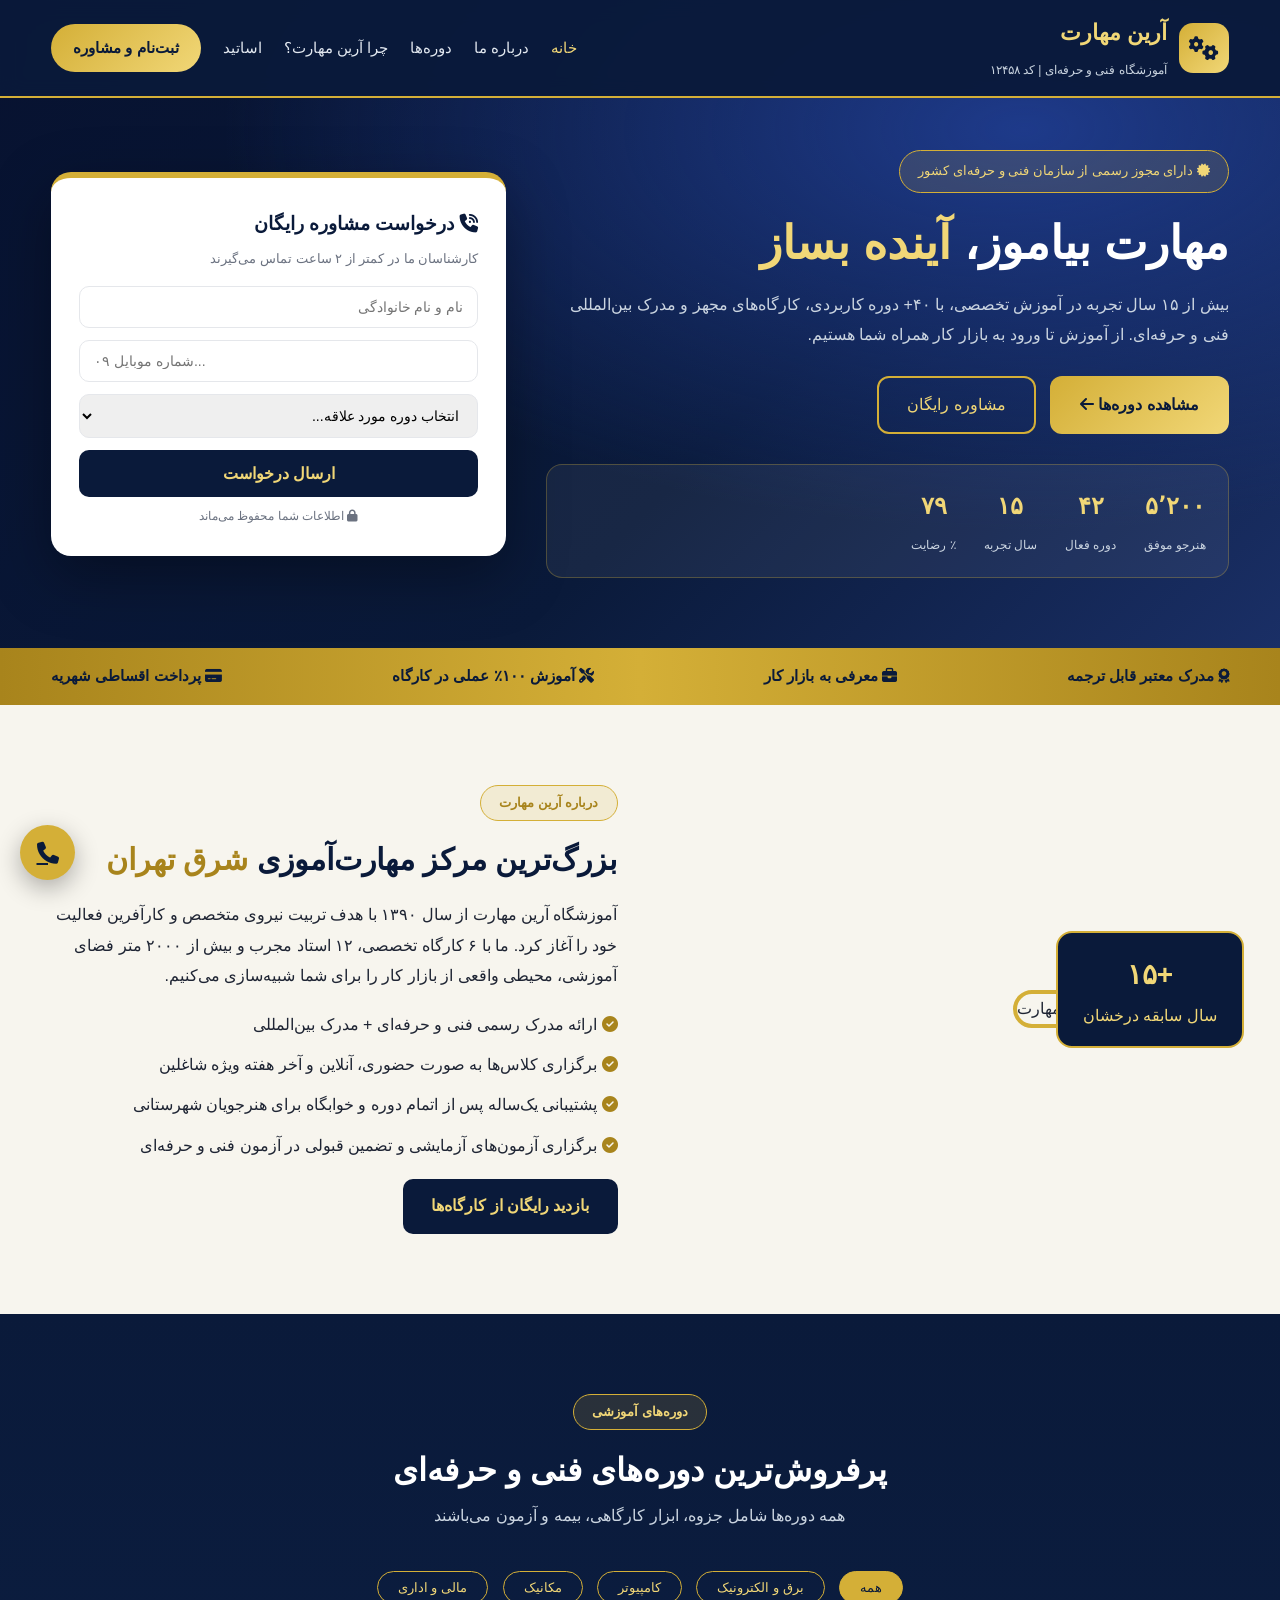
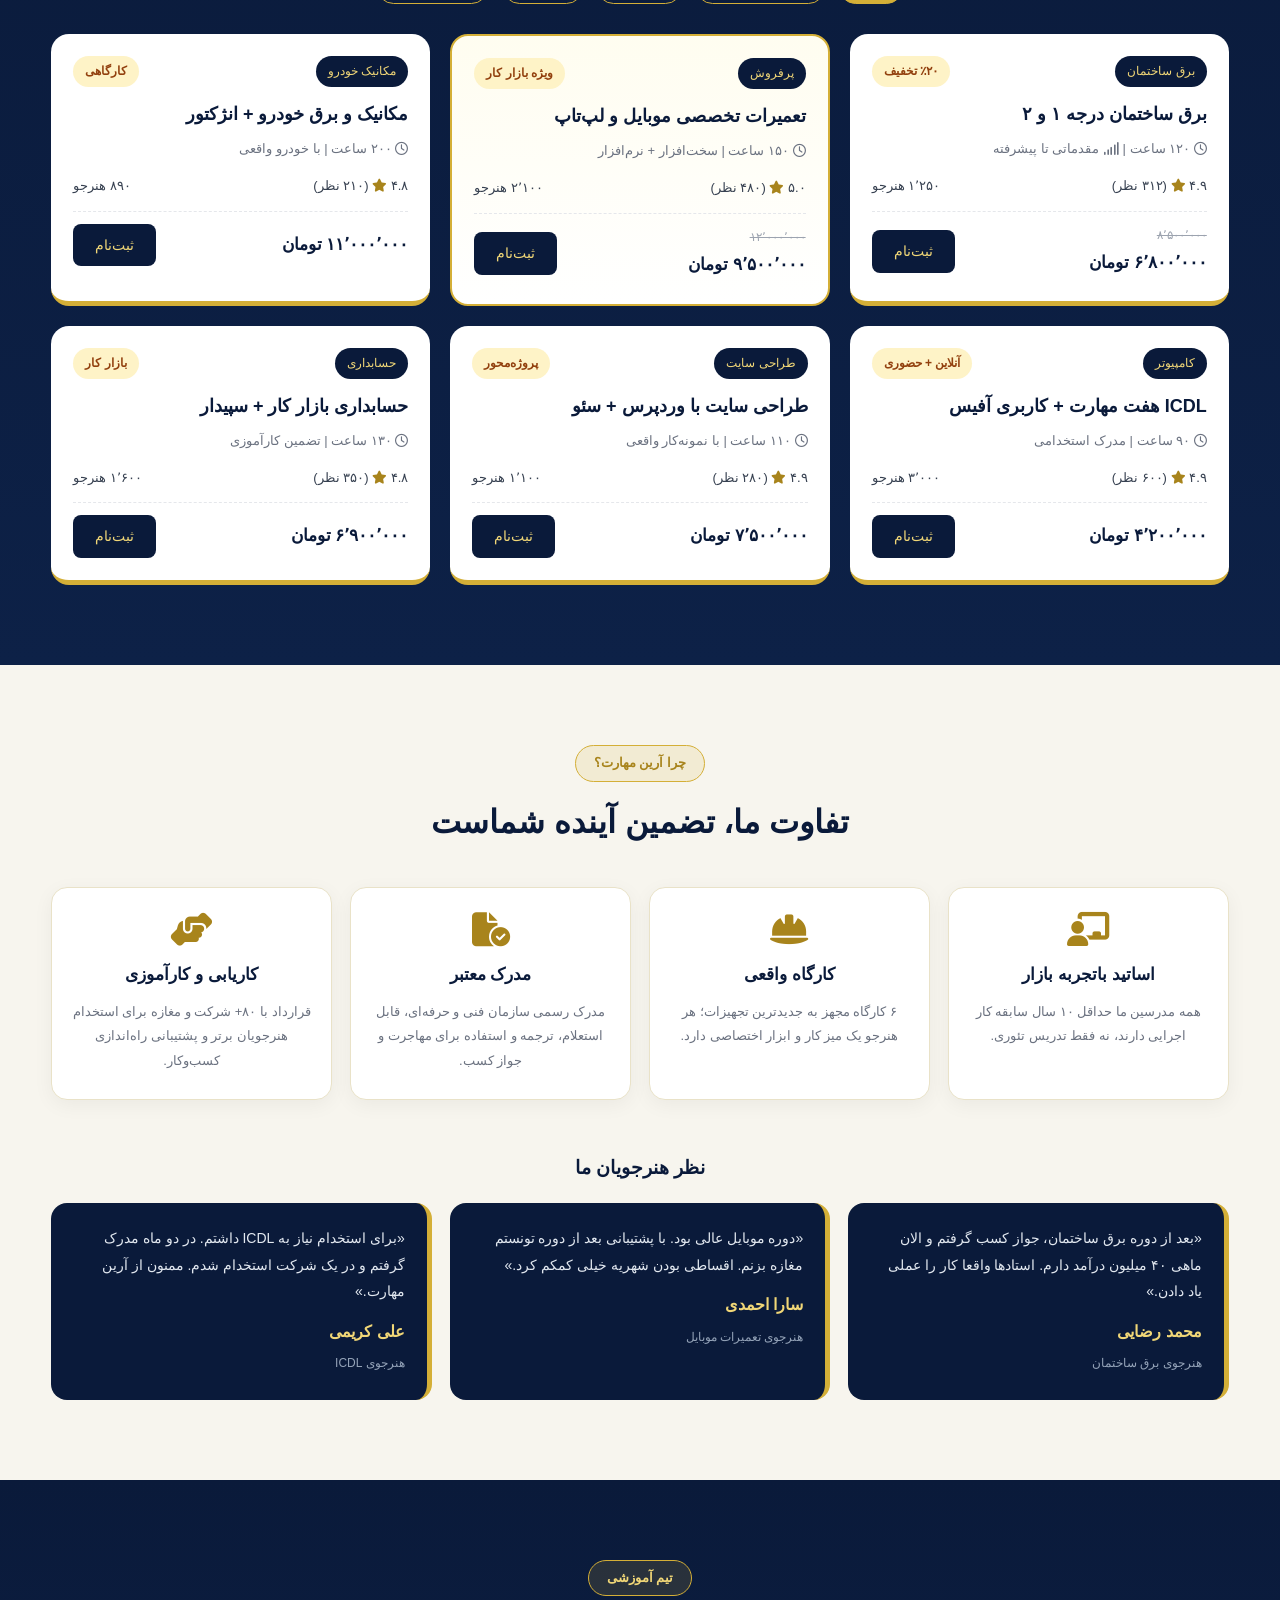
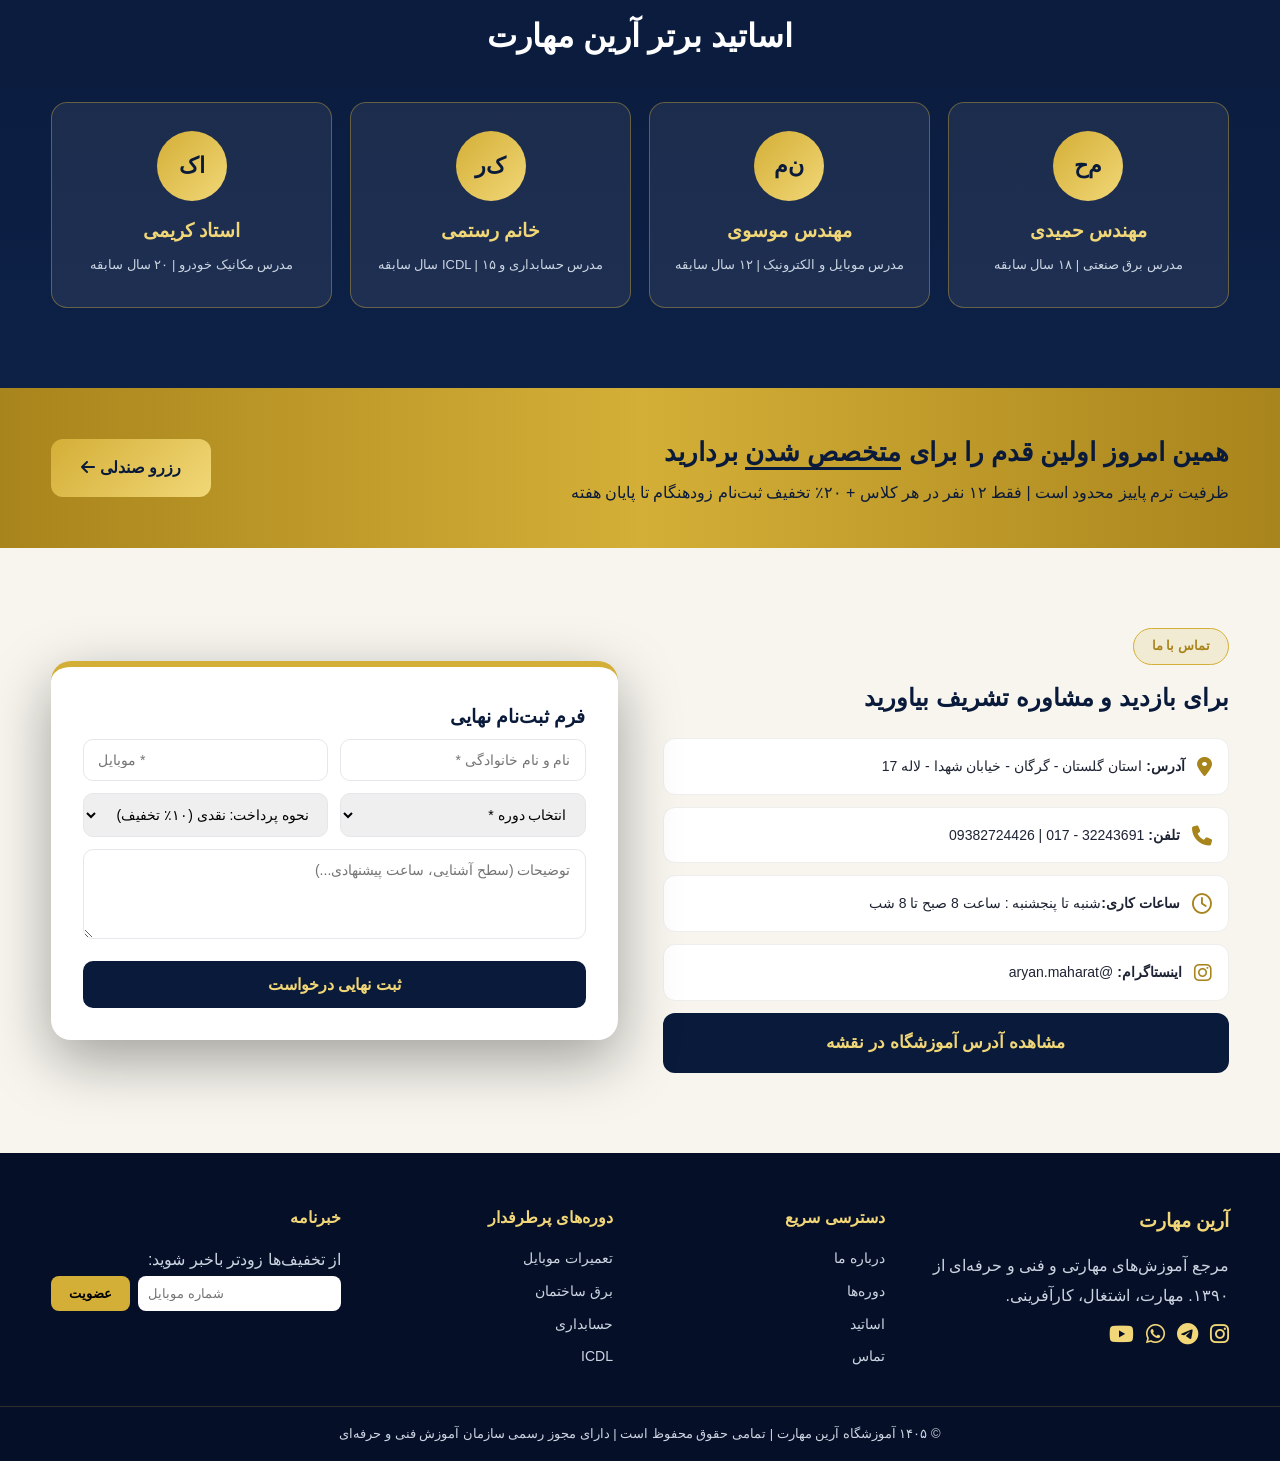
==== commit 1efbd40c: "Add files via upload" ====
--- a/index.html
+++ b/index.html
@@ -1,395 +1,395 @@
-<!DOCTYPE html>
-<html lang="fa" dir="rtl">
-
-<head>
-    <meta charset="UTF-8">
-    <meta name="viewport" content="width=device-width, initial-scale=1.0">
-    <title>آموزشگاه فنی و حرفه‌ای آرین مهارت | مهارت برای آینده</title>
-    <meta name="description"
-        content="آموزشگاه فنی و حرفه‌ای آرین مهارت؛ برگزارکننده دوره‌های تخصصی برق، موبایل، کامپیوتر، حسابداری، خودرو و... با مدرک معتبر فنی و حرفه‌ای">
-    <link rel="stylesheet" href="style.css">
-    <link rel="stylesheet" href="https://cdn.jsdelivr.net/gh/rastikerdar/vazirmatn@v33.003/Vazirmatn-font-face.css">
-    <link rel="stylesheet" href="https://cdnjs.cloudflare.com/ajax/libs/font-awesome/6.5.2/css/all.min.css">
-</head>
-
-<body>
-
-    <header class="navbar" id="navbar">
-        <div class="container nav-inner">
-            <div class="logo">
-                <div class="logo-icon"><i class="fa-solid fa-gears"></i></div>
-                <div>
-                    <h1>آرین مهارت</h1>
-                    <span>آموزشگاه فنی و حرفه‌ای | کد ۱۲۴۵۸</span>
-                </div>
-            </div>
-            <nav class="menu" id="menu">
-                <a href="#home" class="active">خانه</a>
-                <a href="#about">درباره ما</a>
-                <a href="#courses">دوره‌ها</a>
-                <a href="#why">چرا آرین مهارت؟</a>
-                <a href="#teachers">اساتید</a>
-                <a href="#contact" class="btn-gold">ثبت‌نام و مشاوره</a>
-            </nav>
-            <button class="hamburger" id="hamburger"><i class="fa-solid fa-bars"></i></button>
-        </div>
-    </header>
-
-    <section class="hero" id="home">
-        <div class="hero-overlay"></div>
-        <div class="container hero-content">
-            <div class="hero-text">
-                <div class="badge"><i class="fa-solid fa-certificate"></i> دارای مجوز رسمی از سازمان فنی و حرفه‌ای کشور
-                </div>
-                <h2>مهارت بیاموز، <span class="gold">آینده بساز</span></h2>
-                <p>بیش از ۱۵ سال تجربه در آموزش تخصصی، با ۴۰+ دوره کاربردی، کارگاه‌های مجهز و مدرک بین‌المللی فنی و
-                    حرفه‌ای. از آموزش تا ورود به بازار کار همراه شما هستیم.</p>
-                <div class="hero-btns">
-                    <a href="#courses" class="btn-gold-lg">مشاهده دوره‌ها <i class="fa-solid fa-arrow-left"></i></a>
-                    <a href="#contact" class="btn-outline">مشاوره رایگان</a>
-                </div>
-                <div class="hero-stats">
-                    <div><strong data-count="5200">۰</strong><span>هنرجو موفق</span></div>
-                    <div><strong data-count="42">۰</strong><span>دوره فعال</span></div>
-                    <div><strong data-count="15">۰</strong><span>سال تجربه</span></div>
-                    <div><strong data-count="98">۰</strong><span>٪ رضایت</span></div>
-                </div>
-            </div>
-            <div class="hero-card">
-                <div class="form-card">
-                    <h3><i class="fa-solid fa-phone-volume"></i> درخواست مشاوره رایگان</h3>
-                    <p>کارشناسان ما در کمتر از ۲ ساعت تماس می‌گیرند</p>
-                    <form id="consultForm">
-                        <input type="text" placeholder="نام و نام خانوادگی" 
-                        name="full-name"  
-                        required>
-                        <input type="tel" placeholder="شماره موبایل ۰۹..." name="phone" required>
-                        <select name="course" required>
-                            <option value="">انتخاب دوره مورد علاقه...</option>
-                            <option
-                            value="تعمیرات موبایل">تعمیرات موبایل</option>
-                            <option
-                            value="برق ساختمان و صنعتی">برق ساختمان و صنعتی</option>
-                            <option
-                            value=" مکانیک خودرو">مکانیک خودرو</option>
-                            <option
-                            value=" کامپیوتر و ICDL">ICDL و کامپیوتر</option>
-                            <option
-                            value="حسابداری بازار کار">حسابداری بازار کار</option>
-                            <option
-                            value="طراحی سایت">طراحی سایت</option>
-                        </select>
-                        <button type="submit">ارسال درخواست</button>
-                        <small><i class="fa-solid fa-lock"></i> اطلاعات شما محفوظ می‌ماند</small>
-                    </form>
-                </div>
-            </div>
-        </div>
-    </section>
-
-    <section class="strip">
-        <div class="container strip-inner">
-            <div><i class="fa-solid fa-award"></i> مدرک معتبر قابل ترجمه</div>
-            <div><i class="fa-solid fa-briefcase"></i> معرفی به بازار کار</div>
-            <div><i class="fa-solid fa-screwdriver-wrench"></i> آموزش ۱۰۰٪ عملی در کارگاه</div>
-            <div><i class="fa-solid fa-credit-card"></i> پرداخت اقساطی شهریه</div>
-        </div>
-    </section>
-
-    <section class="section" id="about">
-        <div class="container two-col">
-            <div class="about-img">
-                <img src="https://images.unsplash.com/photo-1581091226825-a6a2a5aee158?w=800&q=80"
-                    alt="کارگاه آموزشگاه آرین مهارت">
-                <div class="exp-badge"><strong>+۱۵</strong><span>سال سابقه درخشان</span></div>
-            </div>
-            <div class="about-text">
-                <h4 class="sec-tag">درباره آرین مهارت</h4>
-                <h2>بزرگ‌ترین مرکز مهارت‌آموزی <span class="gold-text">شرق تهران</span></h2>
-                <p>آموزشگاه آرین مهارت از سال ۱۳۹۰ با هدف تربیت نیروی متخصص و کارآفرین فعالیت خود را آغاز کرد. ما با ۶
-                    کارگاه تخصصی، ۱۲ استاد مجرب و بیش از ۲۰۰۰ متر فضای آموزشی، محیطی واقعی از بازار کار را برای شما
-                    شبیه‌سازی می‌کنیم.</p>
-                <ul class="check-list">
-                    <li><i class="fa-solid fa-circle-check"></i> ارائه مدرک رسمی فنی و حرفه‌ای + مدرک بین‌المللی</li>
-                    <li><i class="fa-solid fa-circle-check"></i> برگزاری کلاس‌ها به صورت حضوری، آنلاین و آخر هفته ویژه
-                        شاغلین</li>
-                    <li><i class="fa-solid fa-circle-check"></i> پشتیبانی یک‌ساله پس از اتمام دوره و خوابگاه برای
-                        هنرجویان شهرستانی</li>
-                    <li><i class="fa-solid fa-circle-check"></i> برگزاری آزمون‌های آزمایشی و تضمین قبولی در آزمون فنی و
-                        حرفه‌ای</li>
-                </ul>
-                <a href="#contact" class="btn-navy">بازدید رایگان از کارگاه‌ها</a>
-            </div>
-        </div>
-    </section>
-
-    <section class="section dark" id="courses">
-        <div class="container">
-            <div class="sec-head">
-                <h4 class="sec-tag">دوره‌های آموزشی</h4>
-                <h2>پرفروش‌ترین دوره‌های فنی و حرفه‌ای</h2>
-                <p>همه دوره‌ها شامل جزوه، ابزار کارگاهی، بیمه و آزمون می‌باشند</p>
-            </div>
-            <div class="filter-btns">
-                <button class="active" data-filter="all">همه</button>
-                <button data-filter="electric">برق و الکترونیک</button>
-                <button data-filter="computer">کامپیوتر</button>
-                <button data-filter="mech">مکانیک</button>
-                <button data-filter="finance">مالی و اداری</button>
-            </div>
-            <div class="courses-grid" id="coursesGrid">
-
-                <div class="course-card" data-cat="electric">
-                    <div class="course-top"><span class="cat">برق ساختمان</span><span class="off">٪۲۰ تخفیف</span></div>
-                    <h3>برق ساختمان درجه ۱ و ۲</h3>
-                    <p><i class="fa-regular fa-clock"></i> ۱۲۰ ساعت | <i class="fa-solid fa-signal"></i> مقدماتی تا
-                        پیشرفته</p>
-                    <div class="course-meta"><span>۴.۹ <i class="fa-solid fa-star"></i> (۳۱۲ نظر)</span><span>۱٬۲۵۰
-                            هنرجو</span></div>
-                    <div class="course-foot">
-                        <div class="price"><del>۸٬۵۰۰٬۰۰۰</del><strong>۶٬۸۰۰٬۰۰۰ تومان</strong></div><a
-                            href="#contact">ثبت‌نام</a>
-                    </div>
-                </div>
-
-                <div class="course-card featured" data-cat="computer">
-                    <div class="course-top"><span class="cat">پرفروش</span><span class="off">ویژه بازار کار</span></div>
-                    <h3>تعمیرات تخصصی موبایل و لپ‌تاپ</h3>
-                    <p><i class="fa-regular fa-clock"></i> ۱۵۰ ساعت | سخت‌افزار + نرم‌افزار</p>
-                    <div class="course-meta"><span>۵.۰ <i class="fa-solid fa-star"></i> (۴۸۰ نظر)</span><span>۲٬۱۰۰
-                            هنرجو</span></div>
-                    <div class="course-foot">
-                        <div class="price"><del>۱۲٬۰۰۰٬۰۰۰</del><strong>۹٬۵۰۰٬۰۰۰ تومان</strong></div><a
-                            href="#contact">ثبت‌نام</a>
-                    </div>
-                </div>
-
-                <div class="course-card" data-cat="mech">
-                    <div class="course-top"><span class="cat">مکانیک خودرو</span><span class="off">کارگاهی</span></div>
-                    <h3>مکانیک و برق خودرو + انژکتور</h3>
-                    <p><i class="fa-regular fa-clock"></i> ۲۰۰ ساعت | با خودرو واقعی</p>
-                    <div class="course-meta"><span>۴.۸ <i class="fa-solid fa-star"></i> (۲۱۰ نظر)</span><span>۸۹۰
-                            هنرجو</span></div>
-                    <div class="course-foot">
-                        <div class="price"><strong>۱۱٬۰۰۰٬۰۰۰ تومان</strong></div><a href="#contact">ثبت‌نام</a>
-                    </div>
-                </div>
-
-                <div class="course-card" data-cat="computer">
-                    <div class="course-top"><span class="cat">کامپیوتر</span><span class="off">آنلاین + حضوری</span>
-                    </div>
-                    <h3>ICDL هفت مهارت + کاربری آفیس</h3>
-                    <p><i class="fa-regular fa-clock"></i> ۹۰ ساعت | مدرک استخدامی</p>
-                    <div class="course-meta"><span>۴.۹ <i class="fa-solid fa-star"></i> (۶۰۰ نظر)</span><span>۳٬۰۰۰
-                            هنرجو</span></div>
-                    <div class="course-foot">
-                        <div class="price"><strong>۴٬۲۰۰٬۰۰۰ تومان</strong></div><a href="#contact">ثبت‌نام</a>
-                    </div>
-                </div>
-
-                <div class="course-card" data-cat="computer">
-                    <div class="course-top"><span class="cat">طراحی سایت</span><span class="off">پروژه‌محور</span></div>
-                    <h3>طراحی سایت با وردپرس + سئو</h3>
-                    <p><i class="fa-regular fa-clock"></i> ۱۱۰ ساعت | با نمونه‌کار واقعی</p>
-                    <div class="course-meta"><span>۴.۹ <i class="fa-solid fa-star"></i> (۲۸۰ نظر)</span><span>۱٬۱۰۰
-                            هنرجو</span></div>
-                    <div class="course-foot">
-                        <div class="price"><strong>۷٬۵۰۰٬۰۰۰ تومان</strong></div><a href="#contact">ثبت‌نام</a>
-                    </div>
-                </div>
-
-                <div class="course-card" data-cat="finance">
-                    <div class="course-top"><span class="cat">حسابداری</span><span class="off">بازار کار</span></div>
-                    <h3>حسابداری بازار کار + سپیدار</h3>
-                    <p><i class="fa-regular fa-clock"></i> ۱۳۰ ساعت | تضمین کارآموزی</p>
-                    <div class="course-meta"><span>۴.۸ <i class="fa-solid fa-star"></i> (۳۵۰ نظر)</span><span>۱٬۶۰۰
-                            هنرجو</span></div>
-                    <div class="course-foot">
-                        <div class="price"><strong>۶٬۹۰۰٬۰۰۰ تومان</strong></div><a href="#contact">ثبت‌نام</a>
-                    </div>
-                </div>
-
-            </div>
-        </div>
-    </section>
-
-    <section class="section" id="why">
-        <div class="container">
-            <div class="sec-head">
-                <h4 class="sec-tag">چرا آرین مهارت؟</h4>
-                <h2>تفاوت ما، تضمین آینده شماست</h2>
-            </div>
-            <div class="why-grid">
-                <div class="why-card"><i class="fa-solid fa-chalkboard-user"></i>
-                    <h3>اساتید باتجربه بازار</h3>
-                    <p>همه مدرسین ما حداقل ۱۰ سال سابقه کار اجرایی دارند، نه فقط تدریس تئوری.</p>
-                </div>
-                <div class="why-card"><i class="fa-solid fa-helmet-safety"></i>
-                    <h3>کارگاه واقعی</h3>
-                    <p>۶ کارگاه مجهز به جدیدترین تجهیزات؛ هر هنرجو یک میز کار و ابزار اختصاصی دارد.</p>
-                </div>
-                <div class="why-card"><i class="fa-solid fa-file-circle-check"></i>
-                    <h3>مدرک معتبر</h3>
-                    <p>مدرک رسمی سازمان فنی و حرفه‌ای، قابل استعلام، ترجمه و استفاده برای مهاجرت و جواز کسب.</p>
-                </div>
-                <div class="why-card"><i class="fa-solid fa-handshake-angle"></i>
-                    <h3>کاریابی و کارآموزی</h3>
-                    <p>قرارداد با ۸۰+ شرکت و مغازه برای استخدام هنرجویان برتر و پشتیبانی راه‌اندازی کسب‌وکار.</p>
-                </div>
-            </div>
-
-            <div class="testimonials">
-                <h3>نظر هنرجویان ما</h3>
-                <div class="testi-grid">
-                    <div class="testi">
-                        <p>«بعد از دوره برق ساختمان، جواز کسب گرفتم و الان ماهی ۴۰ میلیون درآمد دارم. استادها واقعا کار
-                            را عملی یاد دادن.»</p>
-                        <div class="user"><strong>محمد رضایی</strong><span>هنرجوی برق ساختمان</span></div>
-                    </div>
-                    <div class="testi">
-                        <p>«دوره موبایل عالی بود. با پشتیبانی بعد از دوره تونستم مغازه بزنم. اقساطی بودن شهریه خیلی کمکم
-                            کرد.»</p>
-                        <div class="user"><strong>سارا احمدی</strong><span>هنرجوی تعمیرات موبایل</span></div>
-                    </div>
-                    <div class="testi">
-                        <p>«برای استخدام نیاز به ICDL داشتم. در دو ماه مدرک گرفتم و در یک شرکت استخدام شدم. ممنون از
-                            آرین مهارت.»</p>
-                        <div class="user"><strong>علی کریمی</strong><span>هنرجوی ICDL</span></div>
-                    </div>
-                </div>
-            </div>
-        </div>
-    </section>
-
-    <section class="section dark" id="teachers">
-        <div class="container">
-            <div class="sec-head">
-                <h4 class="sec-tag">تیم آموزشی</h4>
-                <h2>اساتید برتر آرین مهارت</h2>
-            </div>
-            <div class="teachers-grid">
-                <div class="teacher">
-                    <div class="avatar">م‌ح</div>
-                    <h3>مهندس حمیدی</h3><span>مدرس برق صنعتی | ۱۸ سال سابقه</span>
-                </div>
-                <div class="teacher">
-                    <div class="avatar">ن‌م</div>
-                    <h3>مهندس موسوی</h3><span>مدرس موبایل و الکترونیک | ۱۲ سال سابقه</span>
-                </div>
-                <div class="teacher">
-                    <div class="avatar">ک‌ر</div>
-                    <h3>خانم رستمی</h3><span>مدرس حسابداری و ICDL | ۱۵ سال سابقه</span>
-                </div>
-                <div class="teacher">
-                    <div class="avatar">ا‌ک</div>
-                    <h3>استاد کریمی</h3><span>مدرس مکانیک خودرو | ۲۰ سال سابقه</span>
-                </div>
-            </div>
-        </div>
-    </section>
-
-    <section class="cta">
-        <div class="container cta-inner">
-            <div>
-                <h2>همین امروز اولین قدم را برای <span>متخصص شدن</span> بردارید</h2>
-                <p>ظرفیت ترم پاییز محدود است | فقط ۱۲ نفر در هر کلاس + ۲۰٪ تخفیف ثبت‌نام زودهنگام تا پایان هفته</p>
-            </div>
-            <a href="#contact" class="btn-gold-lg">رزرو صندلی <i class="fa-solid fa-arrow-left"></i></a>
-        </div>
-    </section>
-
-    <section class="section" id="contact">
-        <div class="container two-col">
-            <div class="contact-info">
-                <h4 class="sec-tag">تماس با ما</h4>
-                <h2>برای بازدید و مشاوره تشریف بیاورید</h2>
-                <div class="info-item"><i class="fa-solid fa-location-dot"></i>
-                    <div><strong>آدرس:</strong> استان گلستان - خیابان شهدا - لاله 17
-                    </div>
-                </div>
-                <div class="info-item"><i class="fa-solid fa-phone"></i>
-                    <div><strong>تلفن:</strong> <span dir="ltr"> 017 - 32243691</span> | <span dir="ltr">09382724426</span></div>
-                </div>
-                <div class="info-item"><i class="fa-regular fa-clock"></i>
-                    <div><strong>ساعات کاری:</strong>شنبه تا پنجشنبه    : ساعت 8 صبح تا 8 شب</div>
-                </div>
-                <div class="info-item"><i class="fa-brands fa-instagram"></i>
-                    <div><strong>اینستاگرام:</strong> @aryan.maharat</div>
-                </div>
-                <div class="map" id="map">مشاهده آدرس آموزشگاه در نقشه</div>
-            </div>
-            <div class="form-card large">
-                <h3>فرم ثبت‌نام نهایی</h3>
-                <form id="registerForm">
-                    <div class="row">
-                        <input type="text" placeholder="نام و نام خانوادگی *" name="full-name" required>
-                        <input type="tel"
-                            placeholder="موبایل *" name="phone" required>
-                        </div>
-                    <div class="row">
-                        <select required>
-                            <option value="" name="course" >انتخاب دوره *</option>
-                            <option>برق ساختمان</option>
-                            <option>تعمیرات موبایل</option>
-                            <option>مکانیک خودرو</option>
-                            <option>ICDL</option>
-                            <option>حسابداری</option>
-                            <option>طراحی سایت</option>
-                        </select><select name="payment-method">
-                            <option>نحوه پرداخت: نقدی (۱۰٪ تخفیف)</option>
-                            <option>پرداخت اقساطی</option>
-                        </select></div>
-                    <textarea placeholder="توضیحات (سطح آشنایی، ساعت پیشنهادی...)" rows="4" name="notes"></textarea>
-                    <button type="submit">ثبت نهایی درخواست</button>
-                </form>
-            </div>
-        </div>
-    </section>
-
-    <footer>
-        <div class="container foot-grid">
-            <div>
-                <h3>آرین مهارت</h3>
-                <p>مرجع آموزش‌های مهارتی و فنی و حرفه‌ای از ۱۳۹۰. مهارت، اشتغال، کارآفرینی.</p>
-                <div class="social"><i class="fa-brands fa-instagram"></i><i class="fa-brands fa-telegram"></i><i
-                        class="fa-brands fa-whatsapp"></i><i class="fa-brands fa-youtube"></i></div>
-            </div>
-            <div>
-                <h4>دسترسی سریع</h4><a href="#about">درباره ما</a><a href="#courses">دوره‌ها</a><a
-                    href="#teachers">اساتید</a><a href="#contact">تماس</a>
-            </div>
-            <div>
-                <h4>دوره‌های پرطرفدار</h4><a href="#courses">تعمیرات موبایل</a><a href="#courses">برق ساختمان</a><a
-                    href="#courses">حسابداری</a><a href="#courses">ICDL</a>
-            </div>
-            <div>
-                <h4>خبرنامه</h4>
-                <p>از تخفیف‌ها زودتر باخبر شوید:</p>
-                <form id="newsForm"><input type="tel" placeholder="شماره موبایل"><button>عضویت</button></form>
-            </div>
-        </div>
-        <div class="copy">© ۱۴۰۵ آموزشگاه آرین مهارت | تمامی حقوق محفوظ است | دارای مجوز رسمی سازمان آموزش فنی و حرفه‌ای
-        </div>
-    </footer>
-
-    <a href="tel:02166445566" class="call-float"><i class="fa-solid fa-phone"></i></a>
-    <script src="script.js"></script>
-</body>
-
-<script src="https://cdn.jsdelivr.net/npm/@supabase/supabase-js@2"></script>
-
-
-<script>
-  const SUPABASE_URL = 'https://uugqzezitxghpzygahci.supabase.co';
-  const SUPABASE_KEY = 'sb_publishable_sm0zSMuzsqnSXAssWyNUYg_BUrGzA_L';
-
-  const sb = window.supabase.createClient(
-    SUPABASE_URL,
-    SUPABASE_KEY
-  );
-</script>
-
-
-<script src="script.js"></script>
-
-</html>
+<!DOCTYPE html>
+<html lang="fa" dir="rtl">
+
+<head>
+    <meta charset="UTF-8">
+    <meta name="viewport" content="width=device-width, initial-scale=1.0">
+    <title>آموزشگاه فنی و حرفه‌ای آرین مهارت | مهارت برای آینده</title>
+    <meta name="description"
+        content="آموزشگاه فنی و حرفه‌ای آرین مهارت؛ برگزارکننده دوره‌های تخصصی برق، موبایل، کامپیوتر، حسابداری، خودرو و... با مدرک معتبر فنی و حرفه‌ای">
+    <link rel="stylesheet" href="style.css">
+    <link rel="stylesheet" href="https://cdn.jsdelivr.net/gh/rastikerdar/vazirmatn@v33.003/Vazirmatn-font-face.css">
+    <link rel="stylesheet" href="https://cdnjs.cloudflare.com/ajax/libs/font-awesome/6.5.2/css/all.min.css">
+</head>
+
+<body>
+
+    <header class="navbar" id="navbar">
+        <div class="container nav-inner">
+            <div class="logo">
+                <div class="logo-icon"><i class="fa-solid fa-gears"></i></div>
+                <div>
+                    <h1>آرین مهارت</h1>
+                    <span>آموزشگاه فنی و حرفه‌ای | کد ۱۲۴۵۸</span>
+                </div>
+            </div>
+            <nav class="menu" id="menu">
+                <a href="#home" class="active">خانه</a>
+                <a href="#about">درباره ما</a>
+                <a href="#courses">دوره‌ها</a>
+                <a href="#why">چرا آرین مهارت؟</a>
+                <a href="#teachers">اساتید</a>
+                <a href="#contact" class="btn-gold">ثبت‌نام و مشاوره</a>
+            </nav>
+            <button class="hamburger" id="hamburger"><i class="fa-solid fa-bars"></i></button>
+        </div>
+    </header>
+
+    <section class="hero" id="home">
+        <div class="hero-overlay"></div>
+        <div class="container hero-content">
+            <div class="hero-text">
+                <div class="badge"><i class="fa-solid fa-certificate"></i> دارای مجوز رسمی از سازمان فنی و حرفه‌ای کشور
+                </div>
+                <h2>مهارت بیاموز، <span class="gold">آینده بساز</span></h2>
+                <p>بیش از ۱۵ سال تجربه در آموزش تخصصی، با ۴۰+ دوره کاربردی، کارگاه‌های مجهز و مدرک بین‌المللی فنی و
+                    حرفه‌ای. از آموزش تا ورود به بازار کار همراه شما هستیم.</p>
+                <div class="hero-btns">
+                    <a href="#courses" class="btn-gold-lg">مشاهده دوره‌ها <i class="fa-solid fa-arrow-left"></i></a>
+                    <a href="#contact" class="btn-outline">مشاوره رایگان</a>
+                </div>
+                <div class="hero-stats">
+                    <div><strong data-count="5200">۰</strong><span>هنرجو موفق</span></div>
+                    <div><strong data-count="42">۰</strong><span>دوره فعال</span></div>
+                    <div><strong data-count="15">۰</strong><span>سال تجربه</span></div>
+                    <div><strong data-count="98">۰</strong><span>٪ رضایت</span></div>
+                </div>
+            </div>
+            <div class="hero-card">
+                <div class="form-card">
+                    <h3><i class="fa-solid fa-phone-volume"></i> درخواست مشاوره رایگان</h3>
+                    <p>کارشناسان ما در کمتر از ۲ ساعت تماس می‌گیرند</p>
+                    <form id="consultForm">
+                        <input type="text" placeholder="نام و نام خانوادگی" 
+                        name="full-name"  
+                        required>
+                        <input type="tel" placeholder="شماره موبایل ۰۹..." name="phone" required>
+                        <select name="course" required>
+                            <option value="">انتخاب دوره مورد علاقه...</option>
+                            <option
+                            value="تعمیرات موبایل">تعمیرات موبایل</option>
+                            <option
+                            value="برق ساختمان و صنعتی">برق ساختمان و صنعتی</option>
+                            <option
+                            value=" مکانیک خودرو">مکانیک خودرو</option>
+                            <option
+                            value=" کامپیوتر و ICDL">ICDL و کامپیوتر</option>
+                            <option
+                            value="حسابداری بازار کار">حسابداری بازار کار</option>
+                            <option
+                            value="طراحی سایت">طراحی سایت</option>
+                        </select>
+                        <button type="submit">ارسال درخواست</button>
+                        <small><i class="fa-solid fa-lock"></i> اطلاعات شما محفوظ می‌ماند</small>
+                    </form>
+                </div>
+            </div>
+        </div>
+    </section>
+
+    <section class="strip">
+        <div class="container strip-inner">
+            <div><i class="fa-solid fa-award"></i> مدرک معتبر قابل ترجمه</div>
+            <div><i class="fa-solid fa-briefcase"></i> معرفی به بازار کار</div>
+            <div><i class="fa-solid fa-screwdriver-wrench"></i> آموزش ۱۰۰٪ عملی در کارگاه</div>
+            <div><i class="fa-solid fa-credit-card"></i> پرداخت اقساطی شهریه</div>
+        </div>
+    </section>
+
+    <section class="section" id="about">
+        <div class="container two-col">
+            <div class="about-img">
+                <img src="https://images.unsplash.com/photo-1581091226825-a6a2a5aee158?w=800&q=80"
+                    alt="کارگاه آموزشگاه آرین مهارت">
+                <div class="exp-badge"><strong>+۱۵</strong><span>سال سابقه درخشان</span></div>
+            </div>
+            <div class="about-text">
+                <h4 class="sec-tag">درباره آرین مهارت</h4>
+                <h2>بزرگ‌ترین مرکز مهارت‌آموزی <span class="gold-text">شرق تهران</span></h2>
+                <p>آموزشگاه آرین مهارت از سال ۱۳۹۰ با هدف تربیت نیروی متخصص و کارآفرین فعالیت خود را آغاز کرد. ما با ۶
+                    کارگاه تخصصی، ۱۲ استاد مجرب و بیش از ۲۰۰۰ متر فضای آموزشی، محیطی واقعی از بازار کار را برای شما
+                    شبیه‌سازی می‌کنیم.</p>
+                <ul class="check-list">
+                    <li><i class="fa-solid fa-circle-check"></i> ارائه مدرک رسمی فنی و حرفه‌ای + مدرک بین‌المللی</li>
+                    <li><i class="fa-solid fa-circle-check"></i> برگزاری کلاس‌ها به صورت حضوری، آنلاین و آخر هفته ویژه
+                        شاغلین</li>
+                    <li><i class="fa-solid fa-circle-check"></i> پشتیبانی یک‌ساله پس از اتمام دوره و خوابگاه برای
+                        هنرجویان شهرستانی</li>
+                    <li><i class="fa-solid fa-circle-check"></i> برگزاری آزمون‌های آزمایشی و تضمین قبولی در آزمون فنی و
+                        حرفه‌ای</li>
+                </ul>
+                <a href="#contact" class="btn-navy">بازدید رایگان از کارگاه‌ها</a>
+            </div>
+        </div>
+    </section>
+
+    <section class="section dark" id="courses">
+        <div class="container">
+            <div class="sec-head">
+                <h4 class="sec-tag">دوره‌های آموزشی</h4>
+                <h2>پرفروش‌ترین دوره‌های فنی و حرفه‌ای</h2>
+                <p>همه دوره‌ها شامل جزوه، ابزار کارگاهی، بیمه و آزمون می‌باشند</p>
+            </div>
+            <div class="filter-btns">
+                <button class="active" data-filter="all">همه</button>
+                <button data-filter="electric">برق و الکترونیک</button>
+                <button data-filter="computer">کامپیوتر</button>
+                <button data-filter="mech">مکانیک</button>
+                <button data-filter="finance">مالی و اداری</button>
+            </div>
+            <div class="courses-grid" id="coursesGrid">
+
+                <div class="course-card" data-cat="electric">
+                    <div class="course-top"><span class="cat">برق ساختمان</span><span class="off">٪۲۰ تخفیف</span></div>
+                    <h3>برق ساختمان درجه ۱ و ۲</h3>
+                    <p><i class="fa-regular fa-clock"></i> ۱۲۰ ساعت | <i class="fa-solid fa-signal"></i> مقدماتی تا
+                        پیشرفته</p>
+                    <div class="course-meta"><span>۴.۹ <i class="fa-solid fa-star"></i> (۳۱۲ نظر)</span><span>۱٬۲۵۰
+                            هنرجو</span></div>
+                    <div class="course-foot">
+                        <div class="price"><del>۸٬۵۰۰٬۰۰۰</del><strong>۶٬۸۰۰٬۰۰۰ تومان</strong></div><a
+                            href="#contact">ثبت‌نام</a>
+                    </div>
+                </div>
+
+                <div class="course-card featured" data-cat="computer">
+                    <div class="course-top"><span class="cat">پرفروش</span><span class="off">ویژه بازار کار</span></div>
+                    <h3>تعمیرات تخصصی موبایل و لپ‌تاپ</h3>
+                    <p><i class="fa-regular fa-clock"></i> ۱۵۰ ساعت | سخت‌افزار + نرم‌افزار</p>
+                    <div class="course-meta"><span>۵.۰ <i class="fa-solid fa-star"></i> (۴۸۰ نظر)</span><span>۲٬۱۰۰
+                            هنرجو</span></div>
+                    <div class="course-foot">
+                        <div class="price"><del>۱۲٬۰۰۰٬۰۰۰</del><strong>۹٬۵۰۰٬۰۰۰ تومان</strong></div><a
+                            href="#contact">ثبت‌نام</a>
+                    </div>
+                </div>
+
+                <div class="course-card" data-cat="mech">
+                    <div class="course-top"><span class="cat">مکانیک خودرو</span><span class="off">کارگاهی</span></div>
+                    <h3>مکانیک و برق خودرو + انژکتور</h3>
+                    <p><i class="fa-regular fa-clock"></i> ۲۰۰ ساعت | با خودرو واقعی</p>
+                    <div class="course-meta"><span>۴.۸ <i class="fa-solid fa-star"></i> (۲۱۰ نظر)</span><span>۸۹۰
+                            هنرجو</span></div>
+                    <div class="course-foot">
+                        <div class="price"><strong>۱۱٬۰۰۰٬۰۰۰ تومان</strong></div><a href="#contact">ثبت‌نام</a>
+                    </div>
+                </div>
+
+                <div class="course-card" data-cat="computer">
+                    <div class="course-top"><span class="cat">کامپیوتر</span><span class="off">آنلاین + حضوری</span>
+                    </div>
+                    <h3>ICDL هفت مهارت + کاربری آفیس</h3>
+                    <p><i class="fa-regular fa-clock"></i> ۹۰ ساعت | مدرک استخدامی</p>
+                    <div class="course-meta"><span>۴.۹ <i class="fa-solid fa-star"></i> (۶۰۰ نظر)</span><span>۳٬۰۰۰
+                            هنرجو</span></div>
+                    <div class="course-foot">
+                        <div class="price"><strong>۴٬۲۰۰٬۰۰۰ تومان</strong></div><a href="#contact">ثبت‌نام</a>
+                    </div>
+                </div>
+
+                <div class="course-card" data-cat="computer">
+                    <div class="course-top"><span class="cat">طراحی سایت</span><span class="off">پروژه‌محور</span></div>
+                    <h3>طراحی سایت با وردپرس + سئو</h3>
+                    <p><i class="fa-regular fa-clock"></i> ۱۱۰ ساعت | با نمونه‌کار واقعی</p>
+                    <div class="course-meta"><span>۴.۹ <i class="fa-solid fa-star"></i> (۲۸۰ نظر)</span><span>۱٬۱۰۰
+                            هنرجو</span></div>
+                    <div class="course-foot">
+                        <div class="price"><strong>۷٬۵۰۰٬۰۰۰ تومان</strong></div><a href="#contact">ثبت‌نام</a>
+                    </div>
+                </div>
+
+                <div class="course-card" data-cat="finance">
+                    <div class="course-top"><span class="cat">حسابداری</span><span class="off">بازار کار</span></div>
+                    <h3>حسابداری بازار کار + سپیدار</h3>
+                    <p><i class="fa-regular fa-clock"></i> ۱۳۰ ساعت | تضمین کارآموزی</p>
+                    <div class="course-meta"><span>۴.۸ <i class="fa-solid fa-star"></i> (۳۵۰ نظر)</span><span>۱٬۶۰۰
+                            هنرجو</span></div>
+                    <div class="course-foot">
+                        <div class="price"><strong>۶٬۹۰۰٬۰۰۰ تومان</strong></div><a href="#contact">ثبت‌نام</a>
+                    </div>
+                </div>
+
+            </div>
+        </div>
+    </section>
+
+    <section class="section" id="why">
+        <div class="container">
+            <div class="sec-head">
+                <h4 class="sec-tag">چرا آرین مهارت؟</h4>
+                <h2>تفاوت ما، تضمین آینده شماست</h2>
+            </div>
+            <div class="why-grid">
+                <div class="why-card"><i class="fa-solid fa-chalkboard-user"></i>
+                    <h3>اساتید باتجربه بازار</h3>
+                    <p>همه مدرسین ما حداقل ۱۰ سال سابقه کار اجرایی دارند، نه فقط تدریس تئوری.</p>
+                </div>
+                <div class="why-card"><i class="fa-solid fa-helmet-safety"></i>
+                    <h3>کارگاه واقعی</h3>
+                    <p>۶ کارگاه مجهز به جدیدترین تجهیزات؛ هر هنرجو یک میز کار و ابزار اختصاصی دارد.</p>
+                </div>
+                <div class="why-card"><i class="fa-solid fa-file-circle-check"></i>
+                    <h3>مدرک معتبر</h3>
+                    <p>مدرک رسمی سازمان فنی و حرفه‌ای، قابل استعلام، ترجمه و استفاده برای مهاجرت و جواز کسب.</p>
+                </div>
+                <div class="why-card"><i class="fa-solid fa-handshake-angle"></i>
+                    <h3>کاریابی و کارآموزی</h3>
+                    <p>قرارداد با ۸۰+ شرکت و مغازه برای استخدام هنرجویان برتر و پشتیبانی راه‌اندازی کسب‌وکار.</p>
+                </div>
+            </div>
+
+            <div class="testimonials">
+                <h3>نظر هنرجویان ما</h3>
+                <div class="testi-grid">
+                    <div class="testi">
+                        <p>«بعد از دوره برق ساختمان، جواز کسب گرفتم و الان ماهی ۴۰ میلیون درآمد دارم. استادها واقعا کار
+                            را عملی یاد دادن.»</p>
+                        <div class="user"><strong>محمد رضایی</strong><span>هنرجوی برق ساختمان</span></div>
+                    </div>
+                    <div class="testi">
+                        <p>«دوره موبایل عالی بود. با پشتیبانی بعد از دوره تونستم مغازه بزنم. اقساطی بودن شهریه خیلی کمکم
+                            کرد.»</p>
+                        <div class="user"><strong>سارا احمدی</strong><span>هنرجوی تعمیرات موبایل</span></div>
+                    </div>
+                    <div class="testi">
+                        <p>«برای استخدام نیاز به ICDL داشتم. در دو ماه مدرک گرفتم و در یک شرکت استخدام شدم. ممنون از
+                            آرین مهارت.»</p>
+                        <div class="user"><strong>علی کریمی</strong><span>هنرجوی ICDL</span></div>
+                    </div>
+                </div>
+            </div>
+        </div>
+    </section>
+
+    <section class="section dark" id="teachers">
+        <div class="container">
+            <div class="sec-head">
+                <h4 class="sec-tag">تیم آموزشی</h4>
+                <h2>اساتید برتر آرین مهارت</h2>
+            </div>
+            <div class="teachers-grid">
+                <div class="teacher">
+                    <div class="avatar">م‌ح</div>
+                    <h3>مهندس حمیدی</h3><span>مدرس برق صنعتی | ۱۸ سال سابقه</span>
+                </div>
+                <div class="teacher">
+                    <div class="avatar">ن‌م</div>
+                    <h3>مهندس موسوی</h3><span>مدرس موبایل و الکترونیک | ۱۲ سال سابقه</span>
+                </div>
+                <div class="teacher">
+                    <div class="avatar">ک‌ر</div>
+                    <h3>خانم رستمی</h3><span>مدرس حسابداری و ICDL | ۱۵ سال سابقه</span>
+                </div>
+                <div class="teacher">
+                    <div class="avatar">ا‌ک</div>
+                    <h3>استاد کریمی</h3><span>مدرس مکانیک خودرو | ۲۰ سال سابقه</span>
+                </div>
+            </div>
+        </div>
+    </section>
+
+    <section class="cta">
+        <div class="container cta-inner">
+            <div>
+                <h2>همین امروز اولین قدم را برای <span>متخصص شدن</span> بردارید</h2>
+                <p>ظرفیت ترم پاییز محدود است | فقط ۱۲ نفر در هر کلاس + ۲۰٪ تخفیف ثبت‌نام زودهنگام تا پایان هفته</p>
+            </div>
+            <a href="#contact" class="btn-gold-lg">رزرو صندلی <i class="fa-solid fa-arrow-left"></i></a>
+        </div>
+    </section>
+
+    <section class="section" id="contact">
+        <div class="container two-col">
+            <div class="contact-info">
+                <h4 class="sec-tag">تماس با ما</h4>
+                <h2>برای بازدید و مشاوره تشریف بیاورید</h2>
+                <div class="info-item"><i class="fa-solid fa-location-dot"></i>
+                    <div><strong>آدرس:</strong> استان گلستان - گرگان - خیابان شهدا - لاله 17
+                    </div>
+                </div>
+                <div class="info-item"><i class="fa-solid fa-phone"></i>
+                    <div><strong>تلفن:</strong> <span dir="ltr"> 017 - 32243691</span> | <span dir="ltr">09382724426</span></div>
+                </div>
+                <div class="info-item"><i class="fa-regular fa-clock"></i>
+                    <div><strong>ساعات کاری:</strong>شنبه تا پنجشنبه    : ساعت 8 صبح تا 8 شب</div>
+                </div>
+                <div class="info-item"><i class="fa-brands fa-instagram"></i>
+                    <div><strong>اینستاگرام:</strong> @aryan.maharat</div>
+                </div>
+                <div class="map" id="map">مشاهده آدرس آموزشگاه در نقشه</div>
+            </div>
+            <div class="form-card large">
+                <h3>فرم ثبت‌نام نهایی</h3>
+                <form id="registerForm">
+                    <div class="row">
+                        <input type="text" placeholder="نام و نام خانوادگی *" name="full-name" required>
+                        <input type="tel"
+                            placeholder="موبایل *" name="phone" required>
+                        </div>
+                    <div class="row">
+                        <select required>
+                            <option value="" name="course" >انتخاب دوره *</option>
+                            <option>برق ساختمان</option>
+                            <option>تعمیرات موبایل</option>
+                            <option>مکانیک خودرو</option>
+                            <option>ICDL</option>
+                            <option>حسابداری</option>
+                            <option>طراحی سایت</option>
+                        </select><select name="payment-method">
+                            <option>نحوه پرداخت: نقدی (۱۰٪ تخفیف)</option>
+                            <option>پرداخت اقساطی</option>
+                        </select></div>
+                    <textarea placeholder="توضیحات (سطح آشنایی، ساعت پیشنهادی...)" rows="4" name="notes"></textarea>
+                    <button type="submit">ثبت نهایی درخواست</button>
+                </form>
+            </div>
+        </div>
+    </section>
+
+    <footer>
+        <div class="container foot-grid">
+            <div>
+                <h3>آرین مهارت</h3>
+                <p>مرجع آموزش‌های مهارتی و فنی و حرفه‌ای از ۱۳۹۰. مهارت، اشتغال، کارآفرینی.</p>
+                <div class="social"><i class="fa-brands fa-instagram"></i><i class="fa-brands fa-telegram"></i><i
+                        class="fa-brands fa-whatsapp"></i><i class="fa-brands fa-youtube"></i></div>
+            </div>
+            <div>
+                <h4>دسترسی سریع</h4><a href="#about">درباره ما</a><a href="#courses">دوره‌ها</a><a
+                    href="#teachers">اساتید</a><a href="#contact">تماس</a>
+            </div>
+            <div>
+                <h4>دوره‌های پرطرفدار</h4><a href="#courses">تعمیرات موبایل</a><a href="#courses">برق ساختمان</a><a
+                    href="#courses">حسابداری</a><a href="#courses">ICDL</a>
+            </div>
+            <div>
+                <h4>خبرنامه</h4>
+                <p>از تخفیف‌ها زودتر باخبر شوید:</p>
+                <form id="newsForm"><input type="tel" placeholder="شماره موبایل"><button>عضویت</button></form>
+            </div>
+        </div>
+        <div class="copy">© ۱۴۰۵ آموزشگاه آرین مهارت | تمامی حقوق محفوظ است | دارای مجوز رسمی سازمان آموزش فنی و حرفه‌ای
+        </div>
+    </footer>
+
+    <a href="tel:02166445566" class="call-float"><i class="fa-solid fa-phone"></i></a>
+    <script src="script.js"></script>
+</body>
+
+<script src="https://cdn.jsdelivr.net/npm/@supabase/supabase-js@2"></script>
+
+
+<script>
+  const SUPABASE_URL = 'https://uugqzezitxghpzygahci.supabase.co';
+  const SUPABASE_KEY = 'sb_publishable_sm0zSMuzsqnSXAssWyNUYg_BUrGzA_L';
+
+  const sb = window.supabase.createClient(
+    SUPABASE_URL,
+    SUPABASE_KEY
+  );
+</script>
+
+
+<script src="script.js"></script>
+
+</html>
--- a/style.css
+++ b/style.css
@@ -0,0 +1,862 @@
+* {
+    margin: 0;
+    padding: 0;
+    box-sizing: border-box
+}
+
+:root {
+    --navy: #0a1a3a;
+    --navy2: #12295c;
+    --navy3: #0d2147;
+    --gold: #d4af37;
+    --gold2: #f1d777;
+    --gold-dark: #a8841c;
+    --bg: #f7f5ee;
+    --text: #1e2433;
+    --muted: #6b7280;
+    --white: #fff
+}
+
+body {
+    font-family: Vazirmatn, Tahoma, sans-serif;
+    background: var(--bg);
+    color: var(--text);
+    line-height: 1.9;
+    overflow-x: hidden
+}
+
+.container {
+    width: 92%;
+    max-width: 1200px;
+    margin: auto
+}
+
+.gold {
+    color: var(--gold2)
+}
+
+.gold-text {
+    color: var(--gold-dark)
+}
+
+/* NAV */
+.navbar {
+    position: fixed;
+    top: 0;
+    right: 0;
+    left: 0;
+    z-index: 100;
+    background: rgba(10, 26, 58, .95);
+    backdrop-filter: blur(10px);
+    border-bottom: 2px solid var(--gold);
+    padding: 12px 0
+}
+
+.nav-inner {
+    display: flex;
+    align-items: center;
+    justify-content: space-between
+}
+
+.logo {
+    display: flex;
+    align-items: center;
+    gap: 12px;
+    color: #fff
+}
+
+.logo-icon {
+    width: 50px;
+    height: 50px;
+    background: linear-gradient(135deg, var(--gold), var(--gold2));
+    border-radius: 14px;
+    display: flex;
+    align-items: center;
+    justify-content: center;
+    color: var(--navy);
+    font-size: 24px
+}
+
+.logo h1 {
+    font-size: 22px;
+    color: var(--gold2)
+}
+
+.logo span {
+    font-size: 12px;
+    color: #cbd5e1
+}
+
+.menu {
+    display: flex;
+    align-items: center;
+    gap: 22px
+}
+
+.menu a {
+    color: #e2e8f0;
+    text-decoration: none;
+    font-size: 15px;
+    transition: .3s
+}
+
+.menu a:hover,
+.menu a.active {
+    color: var(--gold2)
+}
+
+.btn-gold {
+    background: linear-gradient(135deg, var(--gold), var(--gold2));
+    color: var(--navy) !important;
+    padding: 10px 22px !important;
+    border-radius: 30px;
+    font-weight: 800
+}
+
+.hamburger {
+    display: none;
+    background: none;
+    border: none;
+    color: var(--gold2);
+    font-size: 26px
+}
+
+/* HERO */
+.hero {
+    position: relative;
+    background: radial-gradient(800px 400px at 80% 20%, #1e3a8a, transparent), linear-gradient(135deg, #071230, #0a1a3a 60%, #1a2f66);
+    color: #fff;
+    padding: 150px 0 70px;
+    overflow: hidden
+}
+
+.hero-overlay {
+    position: absolute;
+    inset: 0;
+    background: url('https://images.unsplash.com/photo-1504328345606-18bbc8c9d7d1?w=1200&q=60') center/cover;
+    opacity: .12
+}
+
+.hero-content {
+    position: relative;
+    display: grid;
+    grid-template-columns: 1.2fr .8fr;
+    gap: 40px;
+    align-items: center
+}
+
+.badge {
+    display: inline-block;
+    background: rgba(212, 175, 55, .15);
+    border: 1px solid var(--gold);
+    color: var(--gold2);
+    padding: 8px 18px;
+    border-radius: 30px;
+    font-size: 13px;
+    margin-bottom: 18px
+}
+
+.hero-text h2 {
+    font-size: 46px;
+    line-height: 1.4;
+    margin-bottom: 15px
+}
+
+.hero-text p {
+    color: #cbd5e1;
+    margin-bottom: 25px;
+    font-size: 16px
+}
+
+.hero-btns {
+    display: flex;
+    gap: 14px;
+    margin-bottom: 30px
+}
+
+.btn-gold-lg {
+    background: linear-gradient(135deg, var(--gold), var(--gold2));
+    color: var(--navy);
+    padding: 14px 30px;
+    border-radius: 12px;
+    font-weight: 800;
+    text-decoration: none;
+    display: inline-block
+}
+
+.btn-outline {
+    border: 2px solid var(--gold);
+    color: var(--gold2);
+    padding: 12px 28px;
+    border-radius: 12px;
+    text-decoration: none
+}
+
+.hero-stats {
+    display: flex;
+    gap: 28px;
+    background: rgba(255, 255, 255, .06);
+    border: 1px solid rgba(212, 175, 55, .3);
+    padding: 18px 22px;
+    border-radius: 16px
+}
+
+.hero-stats div {
+    text-align: center
+}
+
+.hero-stats strong {
+    display: block;
+    font-size: 24px;
+    color: var(--gold2)
+}
+
+.hero-stats span {
+    font-size: 12px;
+    color: #cbd5e1
+}
+
+/* FORM CARD */
+.form-card {
+    background: #fff;
+    color: var(--text);
+    border-radius: 20px;
+    padding: 28px;
+    box-shadow: 0 20px 60px rgba(0, 0, 0, .35);
+    border-top: 6px solid var(--gold)
+}
+
+.form-card h3 {
+    color: var(--navy);
+    margin-bottom: 5px
+}
+
+.form-card p {
+    font-size: 13px;
+    color: var(--muted);
+    margin-bottom: 15px
+}
+
+.form-card input,
+.form-card select,
+.form-card textarea {
+    width: 100%;
+    padding: 12px 14px;
+    margin-bottom: 12px;
+    border: 1.5px solid #e5e7eb;
+    border-radius: 10px;
+    font-family: inherit;
+    font-size: 14px
+}
+
+.form-card input:focus,
+.form-card select:focus,
+.form-card textarea:focus {
+    border-color: var(--gold);
+    outline: none
+}
+
+.form-card button {
+    width: 100%;
+    background: var(--navy);
+    color: var(--gold2);
+    border: none;
+    padding: 14px;
+    border-radius: 10px;
+    font-family: inherit;
+    font-weight: 800;
+    font-size: 16px;
+    cursor: pointer;
+    transition: .3s
+}
+
+.form-card button:hover {
+    background: var(--gold);
+    color: var(--navy)
+}
+
+.form-card small {
+    display: block;
+    text-align: center;
+    color: var(--muted);
+    margin-top: 8px;
+    font-size: 12px
+}
+
+.form-card.large {
+    padding: 32px
+}
+
+/* STRIP */
+.strip {
+    background: linear-gradient(90deg, var(--gold-dark), var(--gold), var(--gold-dark));
+    color: var(--navy);
+    padding: 14px 0;
+    font-weight: 800
+}
+
+.strip-inner {
+    display: flex;
+    justify-content: space-between;
+    flex-wrap: wrap;
+    gap: 10px;
+    font-size: 15px
+}
+
+/* SECTIONS */
+.section {
+    padding: 80px 0
+}
+
+.section.dark {
+    background: linear-gradient(180deg, var(--navy), var(--navy3));
+    color: #fff
+}
+
+.sec-tag {
+    display: inline-block;
+    color: var(--gold-dark);
+    background: rgba(212, 175, 55, .15);
+    border: 1px solid var(--gold);
+    padding: 5px 18px;
+    border-radius: 20px;
+    font-size: 13px;
+    margin-bottom: 10px
+}
+
+.section.dark .sec-tag {
+    color: var(--gold2)
+}
+
+.sec-head {
+    text-align: center;
+    margin-bottom: 35px
+}
+
+.sec-head h2 {
+    font-size: 32px;
+    color: var(--navy)
+}
+
+.section.dark .sec-head h2 {
+    color: #fff
+}
+
+.section.dark .sec-head p {
+    color: #cbd5e1
+}
+
+.two-col {
+    display: grid;
+    grid-template-columns: 1fr 1fr;
+    gap: 45px;
+    align-items: center
+}
+
+.about-img {
+    position: relative
+}
+
+.about-img img {
+    width: 100%;
+    border-radius: 20px;
+    border: 4px solid var(--gold);
+    height: 460px;
+    object-fit: cover
+}
+
+.exp-badge {
+    position: absolute;
+    bottom: -20px;
+    right: -15px;
+    background: var(--navy);
+    color: var(--gold2);
+    border: 2px solid var(--gold);
+    border-radius: 16px;
+    padding: 15px 25px;
+    text-align: center
+}
+
+.exp-badge strong {
+    font-size: 28px;
+    display: block
+}
+
+.about-text h2 {
+    font-size: 30px;
+    color: var(--navy);
+    margin-bottom: 12px
+}
+
+.check-list {
+    list-style: none;
+    margin: 18px 0
+}
+
+.check-list li {
+    margin-bottom: 10px
+}
+
+.check-list i {
+    color: var(--gold-dark)
+}
+
+.btn-navy {
+    background: var(--navy);
+    color: var(--gold2);
+    padding: 12px 28px;
+    border-radius: 10px;
+    text-decoration: none;
+    display: inline-block;
+    font-weight: 700
+}
+
+/* COURSES */
+.filter-btns {
+    text-align: center;
+    margin-bottom: 25px
+}
+
+.filter-btns button {
+    background: transparent;
+    border: 1px solid var(--gold);
+    color: var(--gold2);
+    padding: 8px 20px;
+    border-radius: 20px;
+    margin: 5px;
+    cursor: pointer;
+    font-family: inherit;
+    transition: .3s
+}
+
+.filter-btns button.active,
+.filter-btns button:hover {
+    background: var(--gold);
+    color: var(--navy)
+}
+
+.courses-grid {
+    display: grid;
+    grid-template-columns: repeat(3, 1fr);
+    gap: 20px
+}
+
+.course-card {
+    background: #fff;
+    color: var(--text);
+    border-radius: 18px;
+    padding: 22px;
+    border-bottom: 5px solid var(--gold);
+    transition: .3s
+}
+
+.course-card:hover {
+    transform: translateY(-6px);
+    box-shadow: 0 15px 40px rgba(212, 175, 55, .25)
+}
+
+.course-card.featured {
+    background: linear-gradient(180deg, #fffdf0, #fff);
+    border: 2px solid var(--gold)
+}
+
+.course-top {
+    display: flex;
+    justify-content: space-between;
+    margin-bottom: 10px;
+    font-size: 12px
+}
+
+.cat {
+    background: var(--navy);
+    color: var(--gold2);
+    padding: 4px 12px;
+    border-radius: 20px
+}
+
+.off {
+    background: #fef3c7;
+    color: #92400e;
+    padding: 4px 12px;
+    border-radius: 20px;
+    font-weight: 700
+}
+
+.course-card h3 {
+    color: var(--navy);
+    font-size: 18px;
+    margin-bottom: 6px
+}
+
+.course-card p {
+    font-size: 13px;
+    color: var(--muted)
+}
+
+.course-meta {
+    display: flex;
+    justify-content: space-between;
+    font-size: 13px;
+    margin: 12px 0;
+    color: #374151
+}
+
+.course-meta i {
+    color: var(--gold-dark)
+}
+
+.course-foot {
+    display: flex;
+    justify-content: space-between;
+    align-items: center;
+    border-top: 1px dashed #e5e7eb;
+    padding-top: 12px
+}
+
+.price del {
+    display: block;
+    font-size: 12px;
+    color: #9ca3af
+}
+
+.price strong {
+    color: var(--navy);
+    font-size: 17px
+}
+
+.course-foot a {
+    background: var(--navy);
+    color: var(--gold2);
+    padding: 8px 22px;
+    border-radius: 8px;
+    text-decoration: none;
+    font-size: 14px
+}
+
+/* WHY */
+.why-grid {
+    display: grid;
+    grid-template-columns: repeat(4, 1fr);
+    gap: 18px;
+    margin-bottom: 50px
+}
+
+.why-card {
+    background: #fff;
+    border-radius: 16px;
+    padding: 25px 20px;
+    text-align: center;
+    border: 1px solid #e9e2c8;
+    box-shadow: 0 5px 20px rgba(0, 0, 0, .05)
+}
+
+.why-card i {
+    font-size: 34px;
+    color: var(--gold-dark);
+    margin-bottom: 12px
+}
+
+.why-card h3 {
+    color: var(--navy);
+    font-size: 17px;
+    margin-bottom: 8px
+}
+
+.why-card p {
+    font-size: 13px;
+    color: var(--muted)
+}
+
+.testimonials h3 {
+    text-align: center;
+    color: var(--navy);
+    margin-bottom: 18px
+}
+
+.testi-grid {
+    display: grid;
+    grid-template-columns: repeat(3, 1fr);
+    gap: 18px
+}
+
+.testi {
+    background: var(--navy);
+    color: #e2e8f0;
+    border-radius: 16px;
+    padding: 22px;
+    border-right: 5px solid var(--gold)
+}
+
+.testi p {
+    font-size: 14px;
+    margin-bottom: 12px
+}
+
+.testi .user strong {
+    color: var(--gold2);
+    display: block
+}
+
+.testi .user span {
+    font-size: 12px;
+    color: #94a3b8
+}
+
+/* TEACHERS */
+.teachers-grid {
+    display: grid;
+    grid-template-columns: repeat(4, 1fr);
+    gap: 18px
+}
+
+.teacher {
+    background: rgba(255, 255, 255, .07);
+    border: 1px solid rgba(212, 175, 55, .4);
+    border-radius: 16px;
+    padding: 28px 15px;
+    text-align: center
+}
+
+.avatar {
+    width: 70px;
+    height: 70px;
+    background: linear-gradient(135deg, var(--gold), var(--gold2));
+    color: var(--navy);
+    font-weight: 900;
+    font-size: 22px;
+    border-radius: 50%;
+    display: flex;
+    align-items: center;
+    justify-content: center;
+    margin: 0 auto 12px
+}
+
+.teacher h3 {
+    color: var(--gold2)
+}
+
+.teacher span {
+    font-size: 13px;
+    color: #cbd5e1
+}
+
+/* CTA */
+.cta {
+    background: linear-gradient(90deg, var(--gold-dark), var(--gold) 50%, var(--gold-dark));
+    padding: 40px 0
+}
+
+.cta-inner {
+    display: flex;
+    justify-content: space-between;
+    align-items: center;
+    gap: 20px;
+    color: var(--navy)
+}
+
+.cta-inner h2 {
+    font-size: 26px
+}
+
+.cta-inner span {
+    border-bottom: 3px solid var(--navy)
+}
+
+/* CONTACT */
+.contact-info h2 {
+    color: var(--navy);
+    margin-bottom: 18px
+}
+
+.info-item {
+    display: flex;
+    gap: 12px;
+    background: #fff;
+    border-radius: 12px;
+    padding: 14px 16px;
+    margin-bottom: 12px;
+    border: 1px solid #eee;
+    font-size: 14px
+}
+
+.info-item i {
+    color: var(--gold-dark);
+    font-size: 20px;
+    margin-top: 4px
+}
+
+.map  {
+    cursor: pointer;
+    background: var(--navy);
+    color: var(--gold2);
+    border-radius: 12px;
+    padding: 14px;
+    font-size: 17px;
+    font-weight: 700;
+    text-align: center;
+    transition: all 0.3s;
+    
+}
+
+
+
+.map:hover{
+    background: var(--gold);
+    color: var(--navy)
+}
+
+.row {
+    display: grid;
+    grid-template-columns: 1fr 1fr;
+    gap: 12px
+}
+
+/* FOOTER */
+footer {
+    background: #060f28;
+    color: #cbd5e1;
+    padding: 50px 0 0
+}
+
+.foot-grid {
+    display: grid;
+    grid-template-columns: 1.3fr 1fr 1fr 1.2fr;
+    gap: 30px;
+    padding-bottom: 30px
+}
+
+footer h3,
+footer h4 {
+    color: var(--gold2);
+    margin-bottom: 12px
+}
+
+footer a {
+    display: block;
+    color: #cbd5e1;
+    text-decoration: none;
+    font-size: 14px;
+    margin-bottom: 6px
+}
+
+footer a:hover {
+    color: var(--gold2)
+}
+
+.social {
+    display: flex;
+    gap: 12px;
+    margin-top: 12px;
+    font-size: 22px;
+    color: var(--gold2)
+}
+
+#newsForm {
+    display: flex;
+    gap: 8px
+}
+
+#newsForm input {
+    flex: 1;
+    padding: 10px;
+    border-radius: 8px;
+    border: none;
+    font-family: inherit
+}
+
+#newsForm button {
+    background: var(--gold);
+    border: none;
+    padding: 10px 18px;
+    border-radius: 8px;
+    font-family: inherit;
+    font-weight: 800;
+    cursor: pointer
+}
+
+.copy {
+    text-align: center;
+    border-top: 1px solid rgba(212, 175, 55, .2);
+    padding: 15px;
+    font-size: 13px
+}
+
+.call-float {
+    position: fixed;
+    bottom: 20px;
+    left: 20px;
+    width: 55px;
+    height: 55px;
+    background: var(--gold);
+    color: var(--navy);
+    border-radius: 50%;
+    display: flex;
+    align-items: center;
+    justify-content: center;
+    font-size: 22px;
+    box-shadow: 0 8px 25px rgba(0, 0, 0, .3);
+    z-index: 99
+}
+
+@media(max-width:900px) {
+
+    .hero-content,
+    .two-col {
+        grid-template-columns: 1fr
+    }
+
+    .courses-grid,
+    .why-grid,
+    .testi-grid,
+    .teachers-grid,
+    .foot-grid {
+        grid-template-columns: 1fr 1fr
+    }
+
+    .hero-text h2 {
+        font-size: 32px
+    }
+
+    .menu {
+        display: none;
+        position: absolute;
+        top: 100%;
+        right: 0;
+        left: 0;
+        background: var(--navy);
+        flex-direction: column;
+        padding: 20px
+    }
+
+    .menu.open {
+        display: flex
+    }
+
+    .hamburger {
+        display: block
+    }
+
+    .cta-inner {
+        flex-direction: column;
+        text-align: center
+    }
+
+    .row {
+        grid-template-columns: 1fr
+    }
+}
+
+@media(max-width:550px) {
+
+    .courses-grid,
+    .why-grid,
+    .testi-grid,
+    .teachers-grid,
+    .foot-grid {
+        grid-template-columns: 1fr
+    }
+
+    .hero-stats {
+        flex-wrap: wrap
+    }
+}
